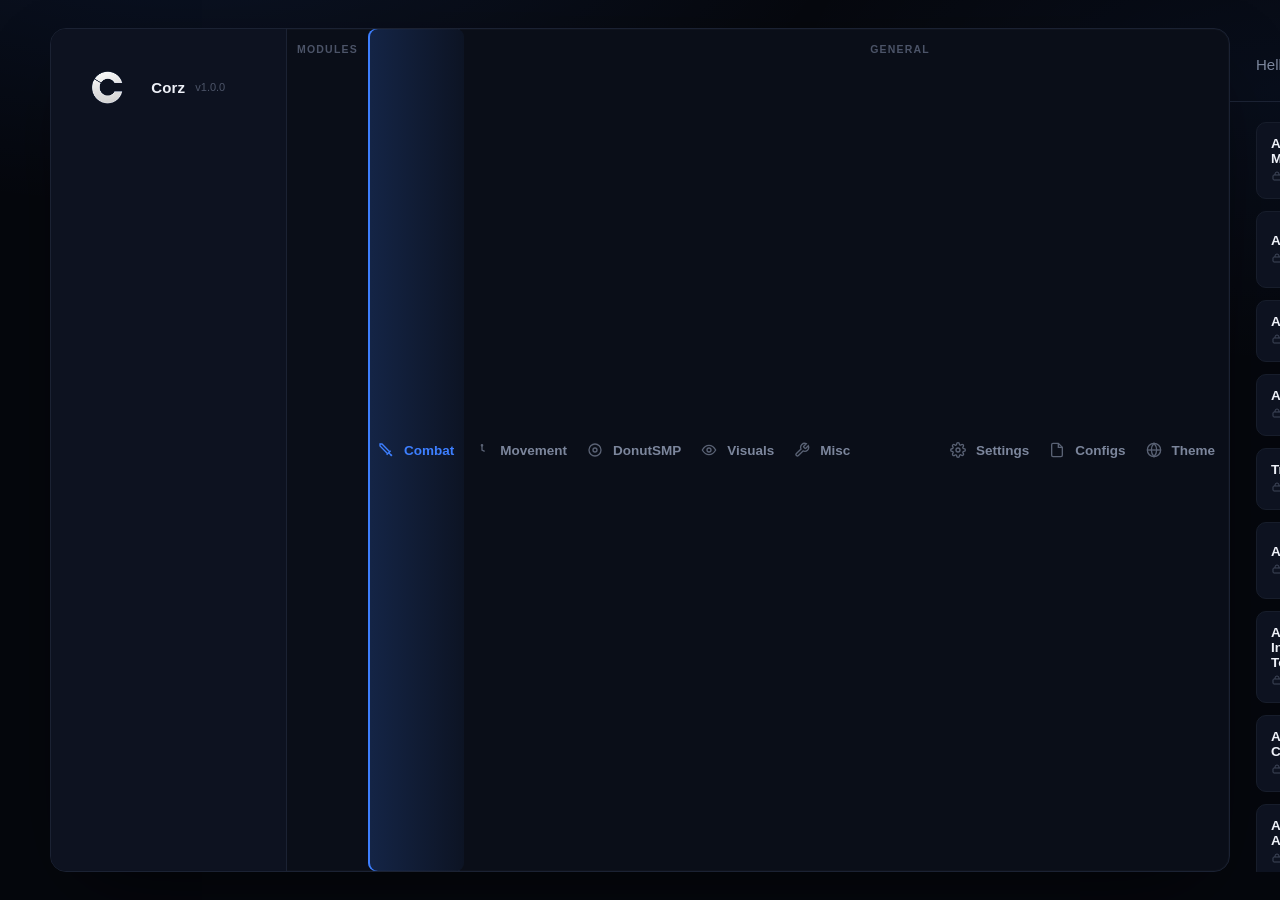
==== dashboard.html @ 113d6104 "Update dashboard.html" ====
<!DOCTYPE html>
<html lang="en">
<head>
<meta charset="UTF-8">
<meta name="viewport" content="width=device-width, initial-scale=1.0">
<title>Corz v1.0.0</title>
<link rel="icon" type="image/png" href="logo.png">
<link rel="icon" type="image/png" sizes="192x192" href="logo.png">
<link rel="apple-touch-icon" href="logo.png">
<style>
  :root{
    --bg: #05070d;
    --panel: #0a0e18;
    --panel-2: #0d1220;
    --border: #1b2233;
    --border-soft: #171d2b;
    --text: #eef1f8;
    --text-dim: #7c869c;
    --text-dimmer: #4c5468;
    --accent: #3d7fff;
    --accent-glow: rgba(61,127,255,0.35);
    --paid: #ff4d4d;
    --on: #2fd66b;
    --radius: 10px;
    font-family: -apple-system, BlinkMacSystemFont, "Segoe UI", Inter, Roboto, Helvetica, Arial, sans-serif;
  }

  *{ box-sizing: border-box; }

  html,body{
    margin:0; padding:0;
    background: var(--bg);
    color: var(--text);
    height:100%;
    overflow: hidden;
  }

  body{
    background:
      radial-gradient(1100px 500px at 15% -10%, rgba(61,127,255,0.10), transparent 60%),
      radial-gradient(900px 500px at 100% 10%, rgba(61,127,255,0.06), transparent 55%),
      var(--bg);
  }

  .app{
    display:flex;
    width: 100%;
    height: 100vh;
    max-width: 1220px;
    margin: 0 auto;
    padding: 28px 20px;
  }

  .shell{
    display:flex;
    width:100%;
    background: var(--panel);
    border: 1px solid var(--border);
    border-radius: 16px;
    overflow:hidden;
    box-shadow: 0 30px 80px -30px rgba(0,0,0,0.7), 0 0 0 1px rgba(255,255,255,0.02) inset;
  }

  /* ---------- SIDEBAR ---------- */
  .sidebar{
    width: 236px;
    flex-shrink:0;
    background: var(--panel-2);
    border-right: 1px solid var(--border);
    display:flex;
    flex-direction:column;
    padding: 20px 14px;
  }

  .brand{
    display:flex;
    align-items:center;
    gap:10px;
    padding: 4px 8px 20px 8px;
  }
.brand-mark {
  height: 68px;        /* a little bigger to fill the space */
  width: auto;
  display: block;
  background: transparent !important;
  border: none;
  box-shadow: none;
}
  .brand-text{ line-height:1.15; }
  .brand-name{ font-weight:700; font-size:15px; letter-spacing:0.2px; }
  .brand-ver{ font-size:11px; color: var(--text-dimmer); font-weight:500; }

  .nav-label{
    font-size: 10.5px;
    letter-spacing: 1.2px;
    color: var(--text-dimmer);
    font-weight:700;
    padding: 14px 10px 8px 10px;
  }

  .nav-item{
    display:flex;
    align-items:center;
    gap:10px;
    padding: 9px 10px;
    border-radius: 8px;
    font-size: 13.5px;
    font-weight:600;
    color: var(--text-dim);
    cursor: not-allowed;
    user-select:none;
    position:relative;
    transition: background .15s ease, color .15s ease;
  }
  .nav-item svg{ width:16px; height:16px; opacity:0.7; flex-shrink:0; }

  .nav-item.active{
    background: linear-gradient(90deg, rgba(61,127,255,0.20), rgba(61,127,255,0.05));
    color: var(--accent);
    cursor: pointer;
    box-shadow: inset 2px 0 0 var(--accent);
  }
  .nav-item.active svg{ opacity:1; }
  .nav-item.active:hover{ background: linear-gradient(90deg, rgba(61,127,255,0.27), rgba(61,127,255,0.08)); }

  .nav-item.locked:hover{
    background: rgba(255,255,255,0.02);
  }
  .nav-item.locked:hover .lock-tip{
    opacity:1;
    transform: translateX(0);
  }
  .lock-tip{
    position:absolute;
    left: calc(100% + 10px);
    top: 50%;
    transform: translateX(-4px) translateY(-50%);
    background: #10151f;
    border: 1px solid var(--border);
    color: var(--text-dim);
    font-size: 11px;
    font-weight: 600;
    padding: 6px 10px;
    border-radius: 6px;
    white-space: nowrap;
    opacity:0;
    pointer-events:none;
    transition: opacity .15s ease, transform .15s ease;
    z-index: 20;
  }

  .sidebar-spacer{ flex:1; }

  .user-card{
    display:flex;
    align-items:center;
    gap:10px;
    padding: 10px;
    border-radius: 10px;
    background: rgba(255,255,255,0.02);
    border: 1px solid var(--border-soft);
    cursor: not-allowed;
  }
  .user-avatar{
    width:32px; height:32px;
    border-radius:8px;
    background: linear-gradient(135deg, #ffcf4d, #3d7fff 55%, #6a3dff);
    flex-shrink:0;
    overflow:hidden;
  }
  .user-avatar img{ width:100%; height:100%; object-fit:cover; display:block; }
  .user-meta{ line-height:1.25; flex:1; min-width:0; }
  .user-name{ font-size:13px; font-weight:700; color:var(--accent); white-space:nowrap; overflow:hidden; text-overflow:ellipsis; }
  .user-sub{ font-size:10.5px; color: var(--text-dimmer); font-weight:600; }
  .user-dot{ width:8px; height:8px; border-radius:50%; background: var(--on); box-shadow: 0 0 8px var(--on); flex-shrink:0; }

  /* ---------- MAIN ---------- */
  .main{
    flex:1;
    display:flex;
    flex-direction:column;
    min-width:0;
  }

  .topbar{
    display:flex;
    align-items:center;
    justify-content:space-between;
    padding: 20px 26px;
    border-bottom: 1px solid var(--border);
    flex-shrink:0;
    gap: 20px;
  }
  .hello{ font-size: 15px; color: var(--text-dim); font-weight:500; white-space:nowrap; }
  .hello b{ color: var(--accent); font-weight:700; }
  .clock{
    font-size: 14px;
    font-weight:700;
    color: var(--accent);
    font-variant-numeric: tabular-nums;
    letter-spacing: 0.5px;
  }

  .search{
    position:relative;
    flex-shrink:0;
  }
  .search input{
    width: 230px;
    background: var(--panel-2);
    border: 1px solid var(--border);
    border-radius: 8px;
    padding: 8px 60px 8px 34px;
    font-size: 13px;
    color: var(--text);
    outline:none;
    transition: border-color .15s ease, box-shadow .15s ease;
  }
  .search input::placeholder{ color: var(--text-dimmer); }
  .search input:focus{
    border-color: var(--accent);
    box-shadow: 0 0 0 3px var(--accent-glow);
  }
  .search svg{
    position:absolute; left:10px; top:50%; transform:translateY(-50%);
    width:14px; height:14px; color: var(--text-dimmer); pointer-events:none;
  }
  .kbd{
    position:absolute; right:8px; top:50%; transform:translateY(-50%);
    font-size:10.5px; font-weight:700; color: var(--text-dimmer);
    background: rgba(255,255,255,0.04);
    border: 1px solid var(--border);
    border-radius: 4px;
    padding: 2px 6px;
    pointer-events:none;
  }

  .content{
    flex:1;
    overflow-y: auto;
    padding: 20px 26px 30px 26px;
  }
  .content::-webkit-scrollbar{ width: 9px; }
  .content::-webkit-scrollbar-thumb{ background: #1b2233; border-radius: 6px; border: 2px solid var(--panel); }
  .content::-webkit-scrollbar-track{ background: transparent; }

  .grid{
    display:grid;
    grid-template-columns: 1fr 1fr;
    gap: 12px;
  }

  .mod{
    background: var(--panel-2);
    border: 1px solid var(--border-soft);
    border-radius: var(--radius);
    padding: 13px 14px;
    display:flex;
    align-items:center;
    justify-content:space-between;
    gap: 10px;
    transition: border-color .15s ease, background .15s ease, transform .1s ease;
  }
  .mod:hover{
    border-color: #262f45;
    background: #0f1424;
  }
  .mod.hidden{ display:none; }

  .mod-left{ min-width:0; }
  .mod-title-row{
    display:flex; align-items:center; gap: 6px;
    font-size: 13.5px;
    font-weight: 700;
    margin-bottom: 3px;
  }
  .mod-title-row .info{
    width:14px; height:14px;
    color: var(--text-dimmer);
    flex-shrink:0;
    cursor: default;
  }
  .paid-dot{
    width: 8px; height:8px;
    border-radius: 50%;
    background: var(--paid);
    box-shadow: 0 0 6px rgba(255,77,77,0.7);
    flex-shrink:0;
  }
  .mod-keybind{
    display:flex; align-items:center; gap:5px;
    font-size: 11px;
    color: var(--text-dimmer);
    font-weight:600;
  }
  .mod-keybind svg{ width:12px; height:12px; opacity:0.8; }
  .kb-value{
    color: var(--text-dim);
    font-weight:700;
    padding: 1px 7px;
    border-radius: 5px;
    background: rgba(255,255,255,0.04);
    border: 1px solid var(--border);
    cursor: pointer;
    transition: all .15s ease;
  }
  .kb-value:hover{ border-color: var(--accent); color: var(--text); }
  .kb-value.listening{
    color: var(--accent);
    border-color: var(--accent);
    box-shadow: 0 0 0 3px var(--accent-glow);
    animation: kbPulse 1s ease-in-out infinite;
  }
  @keyframes kbPulse{ 0%,100%{ opacity:1; } 50%{ opacity:0.6; } }

  /* Toggle switch */
  .switch{
    width: 42px; height: 24px;
    border-radius: 999px;
    background: #1a2032;
    border: 1px solid var(--border);
    position:relative;
    cursor:pointer;
    flex-shrink:0;
    transition: background .18s ease, border-color .18s ease;
  }
  .switch .knob{
    position:absolute;
    top: 2px; left: 2px;
    width: 18px; height:18px;
    border-radius:50%;
    background:#c7cede;
    transition: left .18s cubic-bezier(.4,0,.2,1), background .18s ease;
    box-shadow: 0 1px 3px rgba(0,0,0,0.4);
  }
  .switch.on{
    background: var(--accent);
    border-color: var(--accent);
    box-shadow: 0 0 12px var(--accent-glow);
  }
  .switch.on .knob{
    left: 20px;
    background: #fff;
  }

  .no-results{
    display:none;
    text-align:center;
    color: var(--text-dimmer);
    font-size: 13px;
    padding: 60px 0;
  }

  .footer-note{
    text-align:center;
    color: var(--text-dimmer);
    font-size: 11px;
    padding: 10px 0 2px 0;
    letter-spacing: 0.3px;
  }
  .footer-note b{ color: var(--accent); font-weight:700; }

  @media (max-width: 760px){
    .app{ padding: 0; }
    .shell{ border-radius:0; height:100vh; }
    .sidebar{ display:none; }
    .grid{ grid-template-columns: 1fr; }
    .search input{ width: 160px; }
    .hello{ font-size:13px; }
  }
</style>
</head>
<body>

<div class="app">
  <div class="shell">

    <!-- SIDEBAR -->
    <div class="sidebar">
      <div class="brand">
        <img class="brand-mark" src="logo.png"
        <div class="brand-text">
          <div class="brand-name">Corz</div>
          <div class="brand-ver">v1.0.0</div>
        </div>
      </div>

      <div class="nav-label">MODULES</div>
      <div class="nav-item active" id="nav-combat">
        <svg viewBox="0 0 24 24" fill="none" stroke="currentColor" stroke-width="2"><path d="M14.5 17.5 3 6V3h3l11.5 11.5"/><path d="m13 19 6-6"/><path d="m16 16 4 4"/><path d="m19 21 2-2"/></svg>
        Combat
      </div>
      <div class="nav-item locked">
        <svg viewBox="0 0 24 24" fill="none" stroke="currentColor" stroke-width="2"><circle cx="12" cy="5" r="1"/><path d="M12 6v6l4 2"/></svg>
        Movement
        <span class="lock-tip">Locked in this preview</span>
      </div>
      <div class="nav-item locked">
        <svg viewBox="0 0 24 24" fill="none" stroke="currentColor" stroke-width="2"><circle cx="12" cy="12" r="9"/><circle cx="12" cy="12" r="3"/></svg>
        DonutSMP
        <span class="lock-tip">Locked in this preview</span>
      </div>
      <div class="nav-item locked">
        <svg viewBox="0 0 24 24" fill="none" stroke="currentColor" stroke-width="2"><path d="M2 12s4-7 10-7 10 7 10 7-4 7-10 7-10-7-10-7Z"/><circle cx="12" cy="12" r="3"/></svg>
        Visuals
        <span class="lock-tip">Locked in this preview</span>
      </div>
      <div class="nav-item locked">
        <svg viewBox="0 0 24 24" fill="none" stroke="currentColor" stroke-width="2"><path d="M14.7 6.3a1 1 0 0 0 0 1.4l1.6 1.6a1 1 0 0 0 1.4 0l3.77-3.77a6 6 0 0 1-7.94 7.94l-6.91 6.91a2.12 2.12 0 0 1-3-3l6.91-6.91a6 6 0 0 1 7.94-7.94Z"/></svg>
        Misc
        <span class="lock-tip">Locked in this preview</span>
      </div>

      <div class="nav-label">GENERAL</div>
      <div class="nav-item locked">
        <svg viewBox="0 0 24 24" fill="none" stroke="currentColor" stroke-width="2"><circle cx="12" cy="12" r="3"/><path d="M19.4 15a1.65 1.65 0 0 0 .33 1.82l.06.06a2 2 0 1 1-2.83 2.83l-.06-.06a1.65 1.65 0 0 0-1.82-.33 1.65 1.65 0 0 0-1 1.51V21a2 2 0 0 1-4 0v-.09A1.65 1.65 0 0 0 9 19.4a1.65 1.65 0 0 0-1.82.33l-.06.06a2 2 0 1 1-2.83-2.83l.06-.06a1.65 1.65 0 0 0 .33-1.82 1.65 1.65 0 0 0-1.51-1H3a2 2 0 0 1 0-4h.09A1.65 1.65 0 0 0 4.6 9a1.65 1.65 0 0 0-.33-1.82l-.06-.06a2 2 0 1 1 2.83-2.83l.06.06a1.65 1.65 0 0 0 1.82.33H9a1.65 1.65 0 0 0 1-1.51V3a2 2 0 0 1 4 0v.09a1.65 1.65 0 0 0 1 1.51 1.65 1.65 0 0 0 1.82-.33l.06-.06a2 2 0 1 1 2.83 2.83l-.06.06a1.65 1.65 0 0 0-.33 1.82V9a1.65 1.65 0 0 0 1.51 1H21a2 2 0 0 1 0 4h-.09a1.65 1.65 0 0 0-1.51 1Z"/></svg>
        Settings
        <span class="lock-tip">Locked in this preview</span>
      </div>
      <div class="nav-item locked">
        <svg viewBox="0 0 24 24" fill="none" stroke="currentColor" stroke-width="2"><path d="M14 2H6a2 2 0 0 0-2 2v16a2 2 0 0 0 2 2h12a2 2 0 0 0 2-2V8z"/><path d="M14 2v6h6"/></svg>
        Configs
        <span class="lock-tip">Locked in this preview</span>
      </div>
      <div class="nav-item locked">
        <svg viewBox="0 0 24 24" fill="none" stroke="currentColor" stroke-width="2"><circle cx="12" cy="12" r="10"/><path d="M12 2a14.5 14.5 0 0 0 0 20 14.5 14.5 0 0 0 0-20Z"/><path d="M2 12h20"/></svg>
        Theme
        <span class="lock-tip">Locked in this preview</span>
      </div>
      <div class="nav-item locked">
        <svg viewBox="0 0 24 24" fill="none" stroke="currentColor" stroke-width="2"><path d="M17 21v-2a4 4 0 0 0-4-4H5a4 4 0 0 0-4 4v2"/><circle cx="9" cy="7" r="4"/><path d="M23 21v-2a4 4 0 0 0-3-3.87"/><path d="M16 3.13a4 4 0 0 1 0 7.75"/></svg>
        Socials
        <span class="lock-tip">Locked in this preview</span>
      </div>

      <div class="sidebar-spacer"></div>

      <div class="user-card">
        <div class="user-avatar"><img src="mc-character.png" alt="Player skin"></div>
        <div class="user-meta">
          <div class="user-name">.gg/corz</div>
          <div class="user-sub">Licensed (Lifetime)</div>
        </div>
        <div class="user-dot"></div>
      </div>
    </div>

    <!-- MAIN -->
    <div class="main">
      <div class="topbar">
        <div class="hello">Hello, <b>.gg/corz</b></div>
        <div class="clock" id="clock">00:00</div>
        <div class="search">
          <svg viewBox="0 0 24 24" fill="none" stroke="currentColor" stroke-width="2"><circle cx="11" cy="11" r="7"/><path d="m21 21-4.3-4.3"/></svg>
          <input id="searchInput" type="text" placeholder="Search modules...">
          <span class="kbd">⌘K</span>
        </div>
      </div>

      <div class="content">
        <div class="grid" id="grid"></div>
        <div class="no-results" id="noResults">No modules match your search.</div>
        <div class="footer-note">Interactive preview &middot; <b>.gg/corz</b></div>
      </div>
    </div>

  </div>
</div>

<script>
  // ---- Clock ----
  function tick(){
    const d = new Date();
    const h = String(d.getHours()).padStart(2,'0');
    const m = String(d.getMinutes()).padStart(2,'0');
    document.getElementById('clock').textContent = h + ':' + m;
  }
  tick();
  setInterval(tick, 1000);

  // ---- Module data ----
  const modules = [
    ["Anchor Macro", true],
    ["Auto Crystal", false],
    ["Auto Totem", true],
    ["Crystal Optimizer", false],
    ["Aim Assist", false],
    ["Reach", true],
    ["AutoTrap", true],
    ["AutoClicker", false],
    ["Trigger Bot", false],
    ["Safe Anchor", false],
    ["Auto XP", false],
    ["Auto Refill Hotbar", false],
    ["Auto Inventory Totem", false],
    ["Auto Shield Breaker", false],
    ["Auto Hit Crystal", true],
    ["Hit Boxes", true],
    ["Auto AirPlace", true],
    ["Double Anchor", true],
    ["Obsidian Optimizer", false],
    ["Bow Aimbot", false],
    ["Perfect Mace Hit", false],
    ["Auto Wind Charge", false],
    ["Perfect Wind Charge", false],
    ["Auto Aggro Pearl", false],
  ];

  const keySvg = `<svg viewBox="0 0 24 24" fill="none" stroke="currentColor" stroke-width="2"><rect x="4" y="8" width="16" height="10" rx="2"/><path d="M8 8V6a4 4 0 0 1 8 0v2"/></svg>`;
  const infoSvg = `<svg class="info" viewBox="0 0 24 24" fill="none" stroke="currentColor" stroke-width="2"><circle cx="12" cy="12" r="9"/><path d="M12 16v-4"/><path d="M12 8h.01"/></svg>`;

  const grid = document.getElementById('grid');

  modules.forEach(([name, paid], i) => {
    const card = document.createElement('div');
    card.className = 'mod';
    card.dataset.name = name.toLowerCase();
    card.innerHTML = `
      <div class="mod-left">
        <div class="mod-title-row">
          ${name}
          ${infoSvg}
          ${paid ? '<span class="paid-dot" title="Paid module"></span>' : ''}
        </div>
        <div class="mod-keybind">${keySvg} KeyBind: <span class="kb-value" tabindex="0" role="button" title="Click, then press a key">None</span></div>
      </div>
      <div class="switch" data-on="false"></div>
    `;
    const sw = card.querySelector('.switch');
    sw.addEventListener('click', () => {
      const isOn = sw.dataset.on === 'true';
      sw.dataset.on = (!isOn).toString();
      sw.classList.toggle('on', !isOn);
    });

    // ---- Keybind capture ----
    const kbEl = card.querySelector('.kb-value');
    kbEl.addEventListener('click', (e) => {
      e.stopPropagation();
      startKeybindCapture(kbEl);
    });
    grid.appendChild(card);
  });

  let capturingEl = null;
  function keyLabel(e){
    if(e.key === ' ') return 'Space';
    if(e.key.length === 1) return e.key.toUpperCase();
    return e.key; // Shift, Control, Escape, ArrowUp, F1, etc.
  }
  function startKeybindCapture(el){
    if(capturingEl && capturingEl !== el){
      capturingEl.classList.remove('listening');
      capturingEl.textContent = capturingEl.dataset.prev || 'None';
    }
    capturingEl = el;
    el.dataset.prev = el.textContent;
    el.classList.add('listening');
    el.textContent = 'Press a key…';
  }
  document.addEventListener('keydown', (e) => {
    if(!capturingEl) return;
    e.preventDefault();
    if(e.key === 'Escape'){
      capturingEl.textContent = 'None';
    } else {
      capturingEl.textContent = keyLabel(e);
    }
    capturingEl.classList.remove('listening');
    capturingEl = null;
  });
  document.addEventListener('click', (e) => {
    if(capturingEl && !e.target.closest('.kb-value')){
      capturingEl.classList.remove('listening');
      capturingEl.textContent = capturingEl.dataset.prev || 'None';
      capturingEl = null;
    }
  });

  // ---- Search filter ----
  const searchInput = document.getElementById('searchInput');
  const noResults = document.getElementById('noResults');
  searchInput.addEventListener('input', () => {
    const q = searchInput.value.trim().toLowerCase();
    let visible = 0;
    document.querySelectorAll('.mod').forEach(card => {
      const match = card.dataset.name.includes(q);
      card.classList.toggle('hidden', !match);
      if (match) visible++;
    });
    noResults.style.display = visible === 0 ? 'block' : 'none';
  });

  // ⌘K / Ctrl+K focuses search
  document.addEventListener('keydown', (e) => {
    if ((e.metaKey || e.ctrlKey) && e.key.toLowerCase() === 'k') {
      e.preventDefault();
      searchInput.focus();
    }
  });

  // Locked nav items — inert clicks, cursor already shows not-allowed
  document.querySelectorAll('.nav-item.locked, .user-card').forEach(el => {
    el.addEventListener('click', (e) => e.preventDefault());
  });
</script>

</body>
</html>
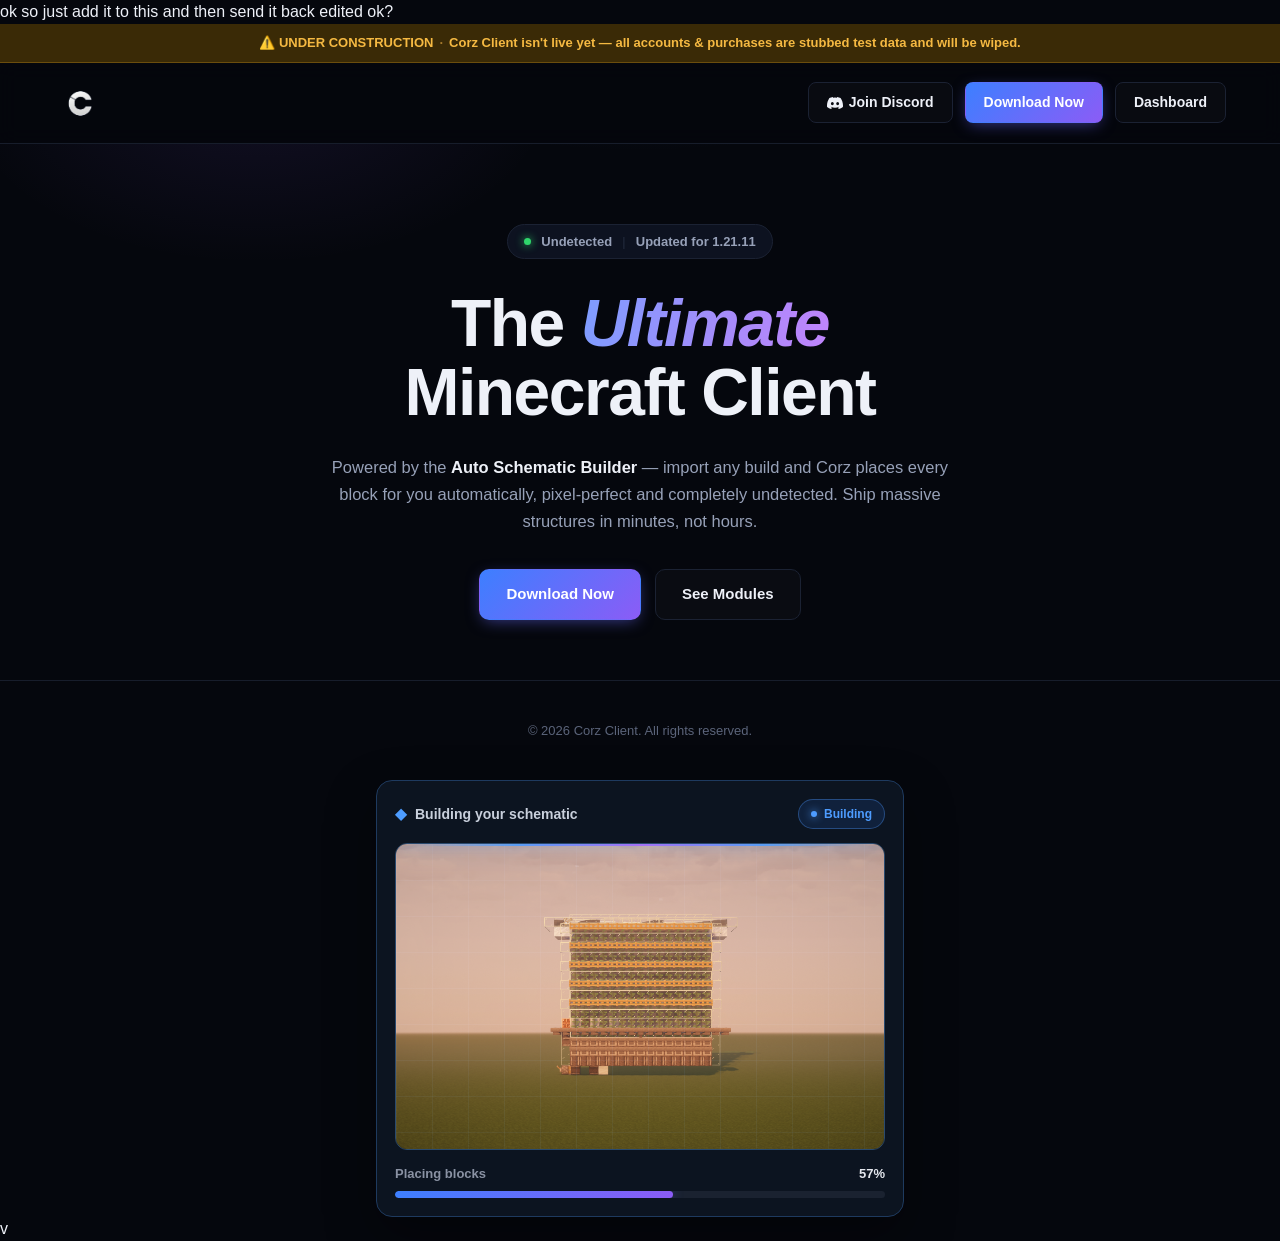
==== commit 281eb190: "Update dashboard.html" ====
--- a/dashboard.html
+++ b/dashboard.html
@@ -1,11 +1,13 @@
+ok so just add it to this and then send it back edited ok?
+ 
 <!DOCTYPE html>
 <html lang="en">
 <head>
 <meta charset="UTF-8">
 <meta name="viewport" content="width=device-width, initial-scale=1.0">
-<title>Corz v1.0.0</title>
+<title>Corz — The Ultimate Minecraft Client</title>
 <link rel="icon" type="image/png" href="logo.png">
-<link rel="icon" type="image/png" sizes="192x192" href="logo.png">
+<link rel="icon" type="image/png" sizes="32x32" href="logo.png">
 <link rel="apple-touch-icon" href="logo.png">
 <style>
   :root{
@@ -15,595 +17,1387 @@
     --border: #1b2233;
     --border-soft: #171d2b;
     --text: #eef1f8;
-    --text-dim: #7c869c;
-    --text-dimmer: #4c5468;
+    --text-dim: #97a1b8;
+    --text-dimmer: #5b647a;
     --accent: #3d7fff;
+    --accent-2: #8b5cf6;
     --accent-glow: rgba(61,127,255,0.35);
-    --paid: #ff4d4d;
     --on: #2fd66b;
-    --radius: 10px;
+    --warn-bg: #3a2a06;
+    --warn-border: #6b4d0d;
+    --warn-text: #f5b942;
     font-family: -apple-system, BlinkMacSystemFont, "Segoe UI", Inter, Roboto, Helvetica, Arial, sans-serif;
   }
-
-  *{ box-sizing: border-box; }
-
-  html,body{
-    margin:0; padding:0;
+  *{ box-sizing:border-box; margin:0; padding:0; }
+  html{ scroll-behavior:smooth; }
+  body{
     background: var(--bg);
     color: var(--text);
-    height:100%;
-    overflow: hidden;
-  }
-
-  body{
-    background:
-      radial-gradient(1100px 500px at 15% -10%, rgba(61,127,255,0.10), transparent 60%),
-      radial-gradient(900px 500px at 100% 10%, rgba(61,127,255,0.06), transparent 55%),
-      var(--bg);
-  }
-
-  .app{
+    line-height:1.5;
+    -webkit-font-smoothing:antialiased;
+  }
+  a{ color:inherit; text-decoration:none; }
+  .wrap{ max-width: 1220px; margin:0 auto; padding: 0 24px; }
+  /* ---------- Announcement bar ---------- */
+  .announce{
+    background: var(--warn-bg);
+    border-bottom: 1px solid var(--warn-border);
+    color: var(--warn-text);
+    text-align:center;
+    font-size: 13px;
+    font-weight:600;
+    padding: 9px 16px;
+  }
+  .announce b{ font-weight:800; }
+  .announce .sep{ color: #a67a2c; margin: 0 6px; }
+  .announce .dim{ color: #d9d0b8; font-weight:500; }
+  /* ---------- Nav ---------- */
+  header{
+    position: sticky; top:0; z-index: 50;
+    background: rgba(5,7,13,0.85);
+    backdrop-filter: blur(10px);
+    border-bottom: 1px solid var(--border-soft);
+  }
+  nav{
     display:flex;
-    width: 100%;
-    height: 100vh;
-    max-width: 1220px;
-    margin: 0 auto;
-    padding: 28px 20px;
-  }
-
-  .shell{
-    display:flex;
-    width:100%;
-    background: var(--panel);
-    border: 1px solid var(--border);
-    border-radius: 16px;
-    overflow:hidden;
-    box-shadow: 0 30px 80px -30px rgba(0,0,0,0.7), 0 0 0 1px rgba(255,255,255,0.02) inset;
-  }
-
-  /* ---------- SIDEBAR ---------- */
-  .sidebar{
-    width: 236px;
-    flex-shrink:0;
-    background: var(--panel-2);
-    border-right: 1px solid var(--border);
-    display:flex;
-    flex-direction:column;
-    padding: 20px 14px;
-  }
-
+    align-items:center;
+    justify-content:space-between;
+    padding: 14px 0;
+  }
   .brand{
     display:flex;
     align-items:center;
-    gap:10px;
-    padding: 4px 8px 20px 8px;
-  }
-.brand-mark {
-  height: 68px;        /* a little bigger to fill the space */
-  width: auto;
-  display: block;
-  background: transparent !important;
-  border: none;
-  box-shadow: none;
-}
-  .brand-text{ line-height:1.15; }
-  .brand-name{ font-weight:700; font-size:15px; letter-spacing:0.2px; }
-  .brand-ver{ font-size:11px; color: var(--text-dimmer); font-weight:500; }
-
-  .nav-label{
-    font-size: 10.5px;
-    letter-spacing: 1.2px;
-    color: var(--text-dimmer);
-    font-weight:700;
-    padding: 14px 10px 8px 10px;
-  }
-
-  .nav-item{
+    gap: 0;
+  }
+  .brand-mark {
+    height: 52px;
+    width: auto;
+    display: block;
+    background: transparent !important;
+    border: none;
+    box-shadow: none;
+  }
+  .nav-right{
     display:flex;
     align-items:center;
-    gap:10px;
-    padding: 9px 10px;
+    gap: 12px;
+  }
+  .btn{
+    font-size: 14px;
+    font-weight:700;
+    padding: 9px 18px;
     border-radius: 8px;
-    font-size: 13.5px;
+    cursor:pointer;
+    border: 1px solid transparent;
+    transition: all .15s ease;
+    display:inline-flex;
+    align-items:center;
+    gap:6px;
+  }
+  .btn-outline{
+    color: var(--text);
+    border-color: var(--border);
+    background: rgba(255,255,255,0.02);
+  }
+  .btn-outline:hover{
+    border-color:#2a334a;
+    background: rgba(255,255,255,0.05);
+  }
+  .btn-primary{
+    color:#fff;
+    background: linear-gradient(135deg, var(--accent), var(--accent-2));
+    box-shadow: 0 4px 16px -4px rgba(99,102,241,0.6);
+  }
+  .btn-primary:hover{
+    filter: brightness(1.08);
+    transform: translateY(-1px);
+  }
+  /* ---------- Hero ---------- */
+  .hero{
+    position:relative;
+    padding: 100px 24px 60px 24px;
+    text-align:center;
+    overflow:hidden;
+  }
+  .hero::before{
+    content:"";
+    position:absolute; inset: -200px 0 auto 0; height: 700px;
+    background:
+      radial-gradient(650px 320px at 50% 0%, rgba(61,127,255,0.16), transparent 65%),
+      radial-gradient(500px 300px at 20% 20%, rgba(139,92,246,0.10), transparent 60%);
+    pointer-events:none;
+  }
+  .pill{
+    position:relative;
+    display:inline-flex; align-items:center; gap:10px;
+    background: var(--panel-2); border: 1px solid var(--border);
+    padding: 7px 16px; border-radius: 999px; font-size: 13px; font-weight:600; color: var(--text-dim);
+    margin-bottom: 30px;
+  }
+  .pill .dot{ width:7px; height:7px; border-radius:50%; background: var(--on); box-shadow: 0 0 8px var(--on); }
+  .pill .sep{ color: var(--border); }
+  .hero h1{
+    position:relative;
+    font-size: 66px; line-height:1.05; font-weight:800; letter-spacing:-1.5px;
+  }
+  .hero h1 .grad{
+    font-style:italic;
+    background: linear-gradient(100deg, #7d9dff, #a78bfa 60%, #c084fc);
+    -webkit-background-clip:text; background-clip:text; color:transparent;
+  }
+  .hero p.sub{
+    position:relative;
+    max-width: 640px; margin: 26px auto 0 auto;
+    color: var(--text-dim); font-size: 16.5px; line-height:1.65;
+  }
+  .hero p.sub b{ color: var(--text); font-weight:700; }
+  .hero-cta{
+    position:relative;
+    display:flex; align-items:center; justify-content:center; gap: 14px;
+    margin-top: 34px;
+  }
+  .btn-lg{ padding: 13px 26px; font-size: 15px; border-radius: 10px; }
+  /* ---------- Section shared ---------- */
+  section{ padding: 90px 24px; }
+  .eyebrow{
+    text-align:center; font-size: 12px; font-weight:800; letter-spacing: 2px;
+    color: var(--accent); margin-bottom: 14px;
+  }
+  h2.section-title{
+    text-align:center; font-size: 38px; font-weight:800; letter-spacing:-0.5px; margin-bottom: 16px;
+  }
+  p.section-sub{
+    text-align:center; color: var(--text-dim); font-size: 15.5px; max-width: 560px; margin: 0 auto 56px auto; line-height:1.6;
+  }
+  /* ---------- Gamemode cards ---------- */
+  .gm-grid{
+    display:grid; grid-template-columns: repeat(3, 1fr); gap: 22px;
+    max-width: 1120px; margin: 0 auto;
+  }
+  .gm-card{
+    background: var(--panel-2); border: 1px solid var(--border-soft);
+    border-radius: 14px; overflow:hidden;
+    transition: border-color .2s ease, transform .2s ease;
+  }
+  .gm-card:hover{ border-color: #2a3450; transform: translateY(-3px); }
+  .gm-body{ padding: 20px 22px 22px 22px; }
+  .gm-body h3{ font-size: 18px; font-weight:800; margin-bottom: 9px; }
+  .chip-row{ display:flex; flex-wrap:wrap; gap: 8px; margin-bottom: 14px; }
+  .chip{
+    font-size: 12px; font-weight:700; padding: 6px 12px; border-radius: 7px;
+    background: rgba(255,255,255,0.03); border: 1px solid var(--border);
+    color: var(--text-dim); cursor:pointer; transition: all .15s ease;
+  }
+  .chip:hover{ border-color: #2a3450; color: var(--text); }
+  .chip.active{
+    background: rgba(61,127,255,0.12); border-color: var(--accent); color: #a9c4ff;
+  }
+  .tap-hint{
+    display:flex; align-items:center; gap:6px;
+    font-size: 12px; color: var(--text-dimmer); font-weight:600;
+    padding-top: 12px; border-top: 1px solid var(--border-soft); margin-top: 4px;
+  }
+  .explore-link{
+    display:flex; align-items:center; justify-content:space-between;
+    margin-top: 14px; font-size: 13.5px; font-weight:700; color: var(--accent);
+  }
+  /* ---------- Feature grid ---------- */
+  .feat-grid{
+    display:grid; grid-template-columns: repeat(3, 1fr); gap: 18px;
+    max-width: 1120px; margin: 0 auto;
+  }
+  .feat-card{
+    background: var(--panel-2); border: 1px solid var(--border-soft); border-radius: 14px;
+    padding: 26px 24px; transition: border-color .2s ease, transform .2s ease;
+  }
+  .feat-card:hover{ border-color:#2a3450; transform: translateY(-2px); }
+  .feat-card h3{ font-size: 16px; font-weight:800; margin-bottom: 9px; }
+  .feat-card p{ font-size: 13.5px; color: var(--text-dim); line-height:1.6; }
+  /* ---------- Stats ---------- */
+  .stats-grid{
+    display:grid; grid-template-columns: repeat(3, 1fr); gap: 18px;
+    max-width: 900px; margin: 0 auto;
+  }
+  .stat-card{
+    background: var(--panel-2); border: 1px solid var(--border-soft); border-radius: 14px;
+    padding: 26px; text-align:center;
+  }
+  .stat-num{ font-size: 42px; font-weight:800; letter-spacing:-1px; }
+  /* ---------- Footer ---------- */
+  footer{
+    border-top: 1px solid var(--border-soft);
+    padding: 40px 24px;
+    text-align:center;
+    color: var(--text-dimmer);
+    font-size: 13px;
+  }
+  @media (max-width: 900px){
+    .hero h1{ font-size: 42px; }
+    .gm-grid, .feat-grid, .stats-grid{ grid-template-columns: 1fr; }
+    section{ padding: 60px 18px; }
+  }
+</style>
+</head>
+<body>
+  <!-- Announcement -->
+  <div class="announce">
+    ⚠️ <b>UNDER CONSTRUCTION</b><span class="sep">·</span>Corz Client <b>isn't live yet</b> — all accounts &amp; purchases are <b>stubbed test data</b> and will be wiped.
+  </div>
+  <!-- Header / Nav -->
+  <header>
+    <div class="wrap">
+      <nav>
+        <!-- Logo on the FAR LEFT -->
+        <div class="brand">
+          <img class="brand-mark" src="logo.png" alt="Corz logo">
+        </div>
+        <!-- Buttons on the right -->
+        <div class="nav-right">
+          <a href="https://discord.gg/corz" target="_blank" rel="noopener" class="btn btn-outline">
+            <svg viewBox="0 0 24 24" fill="currentColor" width="16" height="16"><path d="M20.317 4.369a19.79 19.79 0 0 0-4.885-1.515.074.074 0 0 0-.079.037c-.211.375-.444.865-.608 1.25a18.27 18.27 0 0 0-5.487 0 12.64 12.64 0 0 0-.617-1.25.077.077 0 0 0-.079-.037A19.736 19.736 0 0 0 3.677 4.37a.07.07 0 0 0-.032.027C.533 9.046-.32 13.58.099 18.058a.082.082 0 0 0 .031.056 19.9 19.9 0 0 0 5.993 3.03.078.078 0 0 0 .084-.028c.462-.63.874-1.295 1.226-1.994a.076.076 0 0 0-.041-.106 13.1 13.1 0 0 1-1.872-.892.077.077 0 0 1-.008-.128c.126-.094.252-.192.372-.291a.074.074 0 0 1 .077-.01c3.928 1.793 8.18 1.793 12.062 0a.074.074 0 0 1 .078.01c.12.099.246.198.373.292a.077.077 0 0 1-.006.127c-.598.35-1.22.645-1.873.892a.076.076 0 0 0-.04.107c.36.698.772 1.362 1.225 1.993a.076.076 0 0 0 .084.029 19.84 19.84 0 0 0 6.002-3.03.077.077 0 0 0 .032-.055c.5-5.177-.838-9.674-3.549-13.662a.06.06 0 0 0-.031-.028ZM8.02 15.33c-1.183 0-2.157-1.085-2.157-2.419 0-1.333.955-2.419 2.157-2.419 1.21 0 2.176 1.096 2.157 2.419 0 1.334-.955 2.419-2.157 2.419Zm7.975 0c-1.183 0-2.157-1.085-2.157-2.419 0-1.333.955-2.419 2.157-2.419 1.21 0 2.176 1.096 2.157 2.419 0 1.334-.946 2.419-2.157 2.419Z"/></svg>
+            Join Discord
+          </a>
+          <a href="download.html" class="btn btn-primary">Download Now</a>
+          <a href="dashboard.html" class="btn btn-outline">Dashboard</a>
+        </div>
+      </nav>
+    </div>
+  </header>
+  <!-- Hero -->
+  <section class="hero" style="padding-top:80px;">
+    <div class="pill">
+      <span class="dot"></span> Undetected <span class="sep">|</span> Updated for 1.21.11
+    </div>
+    <h1>The <span class="grad">Ultimate</span><br>Minecraft Client</h1>
+    <p class="sub">
+      Powered by the <b>Auto Schematic Builder</b> — import any build and Corz places every block for you automatically, pixel-perfect and completely undetected. Ship massive structures in minutes, not hours.
+    </p>
+    <div class="hero-cta">
+      <a href="download.html" class="btn btn-primary btn-lg">Download Now</a>
+      <a href="#gamemodes" class="btn btn-outline btn-lg">See Modules</a>
+    </div>
+  </section>
+  <!-- You can paste the rest of your sections here (gamemodes, features, etc.) -->
+  <footer>
+    <div class="wrap">
+      © 2026 Corz Client. All rights reserved.
+    </div>
+  </footer>
+</body>
+</html>
+<div class="hero-preview">
+  <div class="builder-header">
+    <div class="builder-title">
+      <span class="builder-icon">◆</span>
+      Building your schematic
+    </div>
+    <div class="builder-status" id="builderStatus">
+      <span class="status-dot"></span>
+      <svg class="status-check" viewBox="0 0 24 24" fill="none" stroke="currentColor" stroke-width="3" stroke-linecap="round" stroke-linejoin="round">
+        <polyline points="20 6 9 17 4 12"></polyline>
+      </svg>
+      <span class="status-label">Building</span>
+    </div>
+  </div>
+
+  <div class="minecraft-preview">
+    <!-- The actual farm image -->
+    <img src="kelp-farm.png" alt="Kelp Farm" class="preview-image">
+
+    <!-- Hologram grid overlay (25-40% opacity) -->
+    <div class="scan-overlay"></div>
+
+    <!-- Moving scanner line -->
+    <div class="scan-line"></div>
+  </div>
+
+  <div class="builder-progress">
+    <div class="progress-info">
+      <span>Placing blocks</span>
+      <strong id="buildPercent">0%</strong>
+    </div>
+    <div class="progress-bar">
+      <div class="progress-fill" id="progressFill"></div>
+    </div>
+  </div>
+</div>
+<style>
+/* ===== BUILDER LAYOUT ===== */
+.builder-layout {
+  width: 100%;
+  max-width: 1120px;
+  margin: 56px auto 0;
+  display: grid;
+  grid-template-columns: minmax(0, 1fr) minmax(460px, 528px);
+  align-items: center;
+  gap: 72px;
+  text-align: left;
+}
+.builder-copy {
+  display: flex;
+  flex-direction: column;
+  gap: 30px;
+}
+.builder-copy-item {
+  display: grid;
+  grid-template-columns: 44px 1fr;
+  gap: 16px;
+  align-items: start;
+}
+.builder-copy-icon {
+  width: 44px;
+  height: 44px;
+  border-radius: 12px;
+  display: flex;
+  align-items: center;
+  justify-content: center;
+  color: #5aa0ff;
+  background: rgba(61,127,255,.11);
+  border: 1px solid rgba(61,127,255,.28);
+}
+.builder-copy-icon svg { width: 20px; height: 20px; }
+.builder-copy h3 {
+  margin: 0 0 7px;
+  color: #eef1f8;
+  font-size: 17px;
+  font-weight: 800;
+}
+.builder-copy p {
+  margin: 0;
+  max-width: 500px;
+  color: #97a1b8;
+  font-size: 13.5px;
+  line-height: 1.55;
+}
+/* ===== PREVIEW CARD ===== */
+.hero-preview {
+  width: 100%;
+  max-width: 528px;
+  margin: 0 auto;
+  padding: 18px;
+  box-sizing: border-box;
+  border: 1px solid #1e3a5f;
+  border-radius: 16px;
+  background: #0c1420;
+  box-shadow: 0 20px 50px rgba(0,0,0,.35);
+}
+
+.builder-header {
+  display: flex;
+  align-items: center;
+  justify-content: space-between;
+  margin-bottom: 14px;
+}
+
+.builder-title {
+  display: flex;
+  align-items: center;
+  gap: 8px;
+  color: #c9d0dc;
+  font-size: 14px;
+  font-weight: 700;
+}
+
+.builder-icon {
+  color: #4d9cff;
+  font-size: 15px;
+}
+
+/* Status pill */
+.builder-status {
+  display: flex;
+  align-items: center;
+  gap: 7px;
+  padding: 5px 12px;
+  border-radius: 20px;
+  background: rgba(48,123,255,.13);
+  color: #4d9cff;
+  font-size: 12px;
+  font-weight: 700;
+  border: 1px solid rgba(77,156,255,.35);
+  transition: all .25s ease;
+}
+
+.builder-status .status-dot {
+  width: 6px;
+  height: 6px;
+  border-radius: 50%;
+  background: #4d9cff;
+  box-shadow: 0 0 8px #4d9cff;
+}
+
+.builder-status .status-check {
+  display: none;
+  width: 12px;
+  height: 12px;
+}
+
+.builder-status.is-done {
+  background: rgba(47,214,107,.13);
+  color: #2fd66b;
+  border-color: rgba(47,214,107,.45);
+}
+
+.builder-status.is-done .status-dot { display: none; }
+.builder-status.is-done .status-check { display: block; }
+
+/* Preview area */
+.minecraft-preview {
+  position: relative;
+  width: 100%;
+  aspect-ratio: 16 / 10;
+  overflow: hidden;
+  border-radius: 12px;
+  border: 1px solid #2a4a6e;
+  background: #111820;
+}
+
+.preview-image {
+  width: 100%;
+  height: 100%;
+  object-fit: cover;
+  display: block;
+}
+
+/* Hologram grid (25-40% opacity) */
+.scan-overlay {
+  position: absolute;
+  inset: 0;
+  pointer-events: none;
+  background:
+    linear-gradient(rgba(70,140,220,.18) 1px, transparent 1px),
+    linear-gradient(90deg, rgba(70,140,220,.18) 1px, transparent 1px);
+  background-size: 36px 36px;
+  opacity: 0.38;
+  mix-blend-mode: screen;
+}
+
+/* Moving scanner line */
+.scan-line {
+  position: absolute;
+  left: 0;
+  right: 0;
+  top: 0;
+  height: 2px;
+  background: linear-gradient(90deg, transparent, #4d9cff, #a06bff, #4d9cff, transparent);
+  box-shadow: 0 0 12px #4d9cff, 0 0 28px rgba(77,156,255,.6);
+  animation: scan 4.6s linear infinite;
+  pointer-events: none;
+  opacity: 0.9;
+}
+
+@keyframes scan {
+  0%   { top: 0%;   opacity: 0; }
+  8%   { opacity: 1; }
+  92%  { opacity: 1; }
+  100% { top: 100%; opacity: 0; }
+}
+
+/* Progress */
+.builder-progress {
+  margin-top: 14px;
+}
+
+.progress-info {
+  display: flex;
+  justify-content: space-between;
+  margin-bottom: 8px;
+  color: #8a92a3;
+  font-size: 13px;
+  font-weight: 600;
+}
+
+.progress-info strong {
+  color: #e4e7ed;
+}
+
+.progress-bar {
+  width: 100%;
+  height: 7px;
+  overflow: hidden;
+  border-radius: 10px;
+  background: #1a2230;
+}
+
+.progress-fill {
+  width: 0%;
+  height: 100%;
+  border-radius: inherit;
+  background: linear-gradient(90deg, #3d7fff, #8b5cf6);
+  box-shadow: 0 0 12px rgba(90,100,255,.4);
+  transition: width .08s linear;
+}.hero-preview {
+  width: 100%;
+  max-width: 528px;
+  margin: 0 auto;
+  padding: 18px;
+  box-sizing: border-box;
+  border: 1px solid #1e3a5f;
+  border-radius: 16px;
+  background: #0c1420;
+  box-shadow: 0 20px 50px rgba(0,0,0,.35);
+}
+
+.builder-header {
+  display: flex;
+  align-items: center;
+  justify-content: space-between;
+  margin-bottom: 14px;
+}
+
+.builder-title {
+  display: flex;
+  align-items: center;
+  gap: 8px;
+  color: #c9d0dc;
+  font-size: 14px;
+  font-weight: 700;
+}
+
+.builder-icon {
+  color: #4d9cff;
+  font-size: 15px;
+}
+
+/* Status pill */
+.builder-status {
+  display: flex;
+  align-items: center;
+  gap: 7px;
+  padding: 5px 12px;
+  border-radius: 20px;
+  background: rgba(48,123,255,.13);
+  color: #4d9cff;
+  font-size: 12px;
+  font-weight: 700;
+  border: 1px solid rgba(77,156,255,.35);
+  transition: all .25s ease;
+}
+
+.builder-status .status-dot {
+  width: 6px;
+  height: 6px;
+  border-radius: 50%;
+  background: #4d9cff;
+  box-shadow: 0 0 8px #4d9cff;
+}
+
+.builder-status .status-check {
+  display: none;
+  width: 12px;
+  height: 12px;
+}
+
+.builder-status.is-done {
+  background: rgba(47,214,107,.13);
+  color: #2fd66b;
+  border-color: rgba(47,214,107,.45);
+}
+
+.builder-status.is-done .status-dot { display: none; }
+.builder-status.is-done .status-check { display: block; }
+
+/* Preview area */
+.minecraft-preview {
+  position: relative;
+  width: 100%;
+  aspect-ratio: 16 / 10;
+  overflow: hidden;
+  border-radius: 12px;
+  border: 1px solid #2a4a6e;
+  background: #111820;
+}
+
+.preview-image {
+  width: 100%;
+  height: 100%;
+  object-fit: cover;
+  display: block;
+}
+
+/* Hologram grid (25-40% opacity) */
+.scan-overlay {
+  position: absolute;
+  inset: 0;
+  pointer-events: none;
+  background:
+    linear-gradient(rgba(70,140,220,.18) 1px, transparent 1px),
+    linear-gradient(90deg, rgba(70,140,220,.18) 1px, transparent 1px);
+  background-size: 36px 36px;
+  opacity: 0.38;
+  mix-blend-mode: screen;
+}
+
+/* Moving scanner line */
+.scan-line {
+  position: absolute;
+  left: 0;
+  right: 0;
+  top: 0;
+  height: 2px;
+  background: linear-gradient(90deg, transparent, #4d9cff, #a06bff, #4d9cff, transparent);
+  box-shadow: 0 0 12px #4d9cff, 0 0 28px rgba(77,156,255,.6);
+  animation: scan 4.6s linear infinite;
+  pointer-events: none;
+  opacity: 0.9;
+}
+
+@keyframes scan {
+  0%   { top: 0%;   opacity: 0; }
+  8%   { opacity: 1; }
+  92%  { opacity: 1; }
+  100% { top: 100%; opacity: 0; }
+}
+
+/* Progress */
+.builder-progress {
+  margin-top: 14px;
+}
+
+.progress-info {
+  display: flex;
+  justify-content: space-between;
+  margin-bottom: 8px;
+  color: #8a92a3;
+  font-size: 13px;
+  font-weight: 600;
+}
+
+.progress-info strong {
+  color: #e4e7ed;
+}
+
+.progress-bar {
+  width: 100%;
+  height: 7px;
+  overflow: hidden;
+  border-radius: 10px;
+  background: #1a2230;
+}
+
+.progress-fill {
+  width: 0%;
+  height: 100%;
+  border-radius: inherit;
+  background: linear-gradient(90deg, #3d7fff, #8b5cf6);
+  box-shadow: 0 0 12px rgba(90,100,255,.4);
+  transition: width .08s linear;
+}
+@media (max-width: 900px) {
+  .builder-layout {
+    grid-template-columns: 1fr;
+    gap: 38px;
+    margin-top: 42px;
+  }
+  .builder-copy { order: 2; }
+  .hero-preview { order: 1; max-width: 528px; margin: 0 auto; }
+}
+</style>
+<script>
+(() => {
+  const fill = document.getElementById("progressFill");
+  const percent = document.getElementById("buildPercent");
+  const status = document.getElementById("builderStatus");
+  const label = status.querySelector(".status-label");
+
+  const DURATION = 4200;   // how long the build takes
+  const HOLD = 2200;       // how long it stays on "Done"
+
+  function reset() {
+    fill.style.width = "0%";
+    percent.textContent = "0%";
+    status.classList.remove("is-done");
+    label.textContent = "Building";
+  }
+
+  function finish() {
+    fill.style.width = "100%";
+    percent.textContent = "100%";
+    status.classList.add("is-done");
+    label.textContent = "Done";
+    setTimeout(() => {
+      reset();
+      start();
+    }, HOLD);
+  }
+
+  function animate(startTime) {
+    function frame(now) {
+      const progress = Math.min((now - startTime) / DURATION, 1);
+      const eased = 1 - Math.pow(1 - progress, 2.4);
+      fill.style.width = (eased * 100).toFixed(1) + "%";
+      percent.textContent = Math.round(eased * 100) + "%";
+      if (progress < 1) {
+        requestAnimationFrame(frame);
+      } else {
+        finish();
+      }
+    }
+    requestAnimationFrame(frame);
+  }
+
+  function start() {
+    reset();
+    animate(performance.now());
+  }
+
+  start();
+})();
+</script>v
+<script>
+(() => {
+  const fill = document.getElementById("progressFill");
+  const percent = document.getElementById("buildPercent");
+  const status = document.getElementById("builderStatus");
+  const duration = 2500;
+  const start = performance.now();
+  function finish() {
+    fill.style.width = "100%";
+    percent.textContent = "100%";
+    status.classList.add("is-done");
+    status.querySelector(".status-label").textContent = "Done";
+  }
+  function animate(now) {
+    const progress = Math.min((now - start) / duration, 1);
+    const eased = 1 - Math.pow(1 - progress, 3);
+    fill.style.width = (eased * 100).toFixed(2) + "%";
+    percent.textContent = Math.round(eased * 100) + "%";
+    if (progress < 1) {
+      requestAnimationFrame(animate);
+    } else {
+      finish();
+    }
+  }ok so just add it to this and then send it back edited ok?
+ 
+<!DOCTYPE html>
+<html lang="en">
+<head>
+<meta charset="UTF-8">
+<meta name="viewport" content="width=device-width, initial-scale=1.0">
+<title>Corz — The Ultimate Minecraft Client</title>
+<link rel="icon" type="image/png" href="logo.png">
+<link rel="icon" type="image/png" sizes="32x32" href="logo.png">
+<link rel="apple-touch-icon" href="logo.png">
+<style>
+  :root{
+    --bg: #05070d;
+    --panel: #0a0e18;
+    --panel-2: #0d1220;
+    --border: #1b2233;
+    --border-soft: #171d2b;
+    --text: #eef1f8;
+    --text-dim: #97a1b8;
+    --text-dimmer: #5b647a;
+    --accent: #3d7fff;
+    --accent-2: #8b5cf6;
+    --accent-glow: rgba(61,127,255,0.35);
+    --on: #2fd66b;
+    --warn-bg: #3a2a06;
+    --warn-border: #6b4d0d;
+    --warn-text: #f5b942;
+    font-family: -apple-system, BlinkMacSystemFont, "Segoe UI", Inter, Roboto, Helvetica, Arial, sans-serif;
+  }
+  *{ box-sizing:border-box; margin:0; padding:0; }
+  html{ scroll-behavior:smooth; }
+  body{
+    background: var(--bg);
+    color: var(--text);
+    line-height:1.5;
+    -webkit-font-smoothing:antialiased;
+  }
+  a{ color:inherit; text-decoration:none; }
+  .wrap{ max-width: 1220px; margin:0 auto; padding: 0 24px; }
+  /* ---------- Announcement bar ---------- */
+  .announce{
+    background: var(--warn-bg);
+    border-bottom: 1px solid var(--warn-border);
+    color: var(--warn-text);
+    text-align:center;
+    font-size: 13px;
     font-weight:600;
-    color: var(--text-dim);
-    cursor: not-allowed;
-    user-select:none;
-    position:relative;
-    transition: background .15s ease, color .15s ease;
-  }
-  .nav-item svg{ width:16px; height:16px; opacity:0.7; flex-shrink:0; }
-
-  .nav-item.active{
-    background: linear-gradient(90deg, rgba(61,127,255,0.20), rgba(61,127,255,0.05));
-    color: var(--accent);
-    cursor: pointer;
-    box-shadow: inset 2px 0 0 var(--accent);
-  }
-  .nav-item.active svg{ opacity:1; }
-  .nav-item.active:hover{ background: linear-gradient(90deg, rgba(61,127,255,0.27), rgba(61,127,255,0.08)); }
-
-  .nav-item.locked:hover{
-    background: rgba(255,255,255,0.02);
-  }
-  .nav-item.locked:hover .lock-tip{
-    opacity:1;
-    transform: translateX(0);
-  }
-  .lock-tip{
-    position:absolute;
-    left: calc(100% + 10px);
-    top: 50%;
-    transform: translateX(-4px) translateY(-50%);
-    background: #10151f;
-    border: 1px solid var(--border);
-    color: var(--text-dim);
-    font-size: 11px;
-    font-weight: 600;
-    padding: 6px 10px;
-    border-radius: 6px;
-    white-space: nowrap;
-    opacity:0;
-    pointer-events:none;
-    transition: opacity .15s ease, transform .15s ease;
-    z-index: 20;
-  }
-
-  .sidebar-spacer{ flex:1; }
-
-  .user-card{
-    display:flex;
-    align-items:center;
-    gap:10px;
-    padding: 10px;
-    border-radius: 10px;
-    background: rgba(255,255,255,0.02);
-    border: 1px solid var(--border-soft);
-    cursor: not-allowed;
-  }
-  .user-avatar{
-    width:32px; height:32px;
-    border-radius:8px;
-    background: linear-gradient(135deg, #ffcf4d, #3d7fff 55%, #6a3dff);
-    flex-shrink:0;
-    overflow:hidden;
-  }
-  .user-avatar img{ width:100%; height:100%; object-fit:cover; display:block; }
-  .user-meta{ line-height:1.25; flex:1; min-width:0; }
-  .user-name{ font-size:13px; font-weight:700; color:var(--accent); white-space:nowrap; overflow:hidden; text-overflow:ellipsis; }
-  .user-sub{ font-size:10.5px; color: var(--text-dimmer); font-weight:600; }
-  .user-dot{ width:8px; height:8px; border-radius:50%; background: var(--on); box-shadow: 0 0 8px var(--on); flex-shrink:0; }
-
-  /* ---------- MAIN ---------- */
-  .main{
-    flex:1;
-    display:flex;
-    flex-direction:column;
-    min-width:0;
-  }
-
-  .topbar{
+    padding: 9px 16px;
+  }
+  .announce b{ font-weight:800; }
+  .announce .sep{ color: #a67a2c; margin: 0 6px; }
+  .announce .dim{ color: #d9d0b8; font-weight:500; }
+  /* ---------- Nav ---------- */
+  header{
+    position: sticky; top:0; z-index: 50;
+    background: rgba(5,7,13,0.85);
+    backdrop-filter: blur(10px);
+    border-bottom: 1px solid var(--border-soft);
+  }
+  nav{
     display:flex;
     align-items:center;
     justify-content:space-between;
-    padding: 20px 26px;
-    border-bottom: 1px solid var(--border);
-    flex-shrink:0;
-    gap: 20px;
-  }
-  .hello{ font-size: 15px; color: var(--text-dim); font-weight:500; white-space:nowrap; }
-  .hello b{ color: var(--accent); font-weight:700; }
-  .clock{
+    padding: 14px 0;
+  }
+  .brand{
+    display:flex;
+    align-items:center;
+    gap: 0;
+  }
+  .brand-mark {
+    height: 52px;
+    width: auto;
+    display: block;
+    background: transparent !important;
+    border: none;
+    box-shadow: none;
+  }
+  .nav-right{
+    display:flex;
+    align-items:center;
+    gap: 12px;
+  }
+  .btn{
     font-size: 14px;
     font-weight:700;
-    color: var(--accent);
-    font-variant-numeric: tabular-nums;
-    letter-spacing: 0.5px;
-  }
-
-  .search{
+    padding: 9px 18px;
+    border-radius: 8px;
+    cursor:pointer;
+    border: 1px solid transparent;
+    transition: all .15s ease;
+    display:inline-flex;
+    align-items:center;
+    gap:6px;
+  }
+  .btn-outline{
+    color: var(--text);
+    border-color: var(--border);
+    background: rgba(255,255,255,0.02);
+  }
+  .btn-outline:hover{
+    border-color:#2a334a;
+    background: rgba(255,255,255,0.05);
+  }
+  .btn-primary{
+    color:#fff;
+    background: linear-gradient(135deg, var(--accent), var(--accent-2));
+    box-shadow: 0 4px 16px -4px rgba(99,102,241,0.6);
+  }
+  .btn-primary:hover{
+    filter: brightness(1.08);
+    transform: translateY(-1px);
+  }
+  /* ---------- Hero ---------- */
+  .hero{
     position:relative;
-    flex-shrink:0;
-  }
-  .search input{
-    width: 230px;
-    background: var(--panel-2);
-    border: 1px solid var(--border);
-    border-radius: 8px;
-    padding: 8px 60px 8px 34px;
-    font-size: 13px;
-    color: var(--text);
-    outline:none;
-    transition: border-color .15s ease, box-shadow .15s ease;
-  }
-  .search input::placeholder{ color: var(--text-dimmer); }
-  .search input:focus{
-    border-color: var(--accent);
-    box-shadow: 0 0 0 3px var(--accent-glow);
-  }
-  .search svg{
-    position:absolute; left:10px; top:50%; transform:translateY(-50%);
-    width:14px; height:14px; color: var(--text-dimmer); pointer-events:none;
-  }
-  .kbd{
-    position:absolute; right:8px; top:50%; transform:translateY(-50%);
-    font-size:10.5px; font-weight:700; color: var(--text-dimmer);
-    background: rgba(255,255,255,0.04);
-    border: 1px solid var(--border);
-    border-radius: 4px;
-    padding: 2px 6px;
+    padding: 100px 24px 60px 24px;
+    text-align:center;
+    overflow:hidden;
+  }
+  .hero::before{
+    content:"";
+    position:absolute; inset: -200px 0 auto 0; height: 700px;
+    background:
+      radial-gradient(650px 320px at 50% 0%, rgba(61,127,255,0.16), transparent 65%),
+      radial-gradient(500px 300px at 20% 20%, rgba(139,92,246,0.10), transparent 60%);
     pointer-events:none;
   }
-
-  .content{
-    flex:1;
-    overflow-y: auto;
-    padding: 20px 26px 30px 26px;
-  }
-  .content::-webkit-scrollbar{ width: 9px; }
-  .content::-webkit-scrollbar-thumb{ background: #1b2233; border-radius: 6px; border: 2px solid var(--panel); }
-  .content::-webkit-scrollbar-track{ background: transparent; }
-
-  .grid{
-    display:grid;
-    grid-template-columns: 1fr 1fr;
-    gap: 12px;
-  }
-
-  .mod{
-    background: var(--panel-2);
-    border: 1px solid var(--border-soft);
-    border-radius: var(--radius);
-    padding: 13px 14px;
-    display:flex;
-    align-items:center;
-    justify-content:space-between;
-    gap: 10px;
-    transition: border-color .15s ease, background .15s ease, transform .1s ease;
-  }
-  .mod:hover{
-    border-color: #262f45;
-    background: #0f1424;
-  }
-  .mod.hidden{ display:none; }
-
-  .mod-left{ min-width:0; }
-  .mod-title-row{
-    display:flex; align-items:center; gap: 6px;
-    font-size: 13.5px;
-    font-weight: 700;
-    margin-bottom: 3px;
-  }
-  .mod-title-row .info{
-    width:14px; height:14px;
-    color: var(--text-dimmer);
-    flex-shrink:0;
-    cursor: default;
-  }
-  .paid-dot{
-    width: 8px; height:8px;
-    border-radius: 50%;
-    background: var(--paid);
-    box-shadow: 0 0 6px rgba(255,77,77,0.7);
-    flex-shrink:0;
-  }
-  .mod-keybind{
-    display:flex; align-items:center; gap:5px;
-    font-size: 11px;
-    color: var(--text-dimmer);
-    font-weight:600;
-  }
-  .mod-keybind svg{ width:12px; height:12px; opacity:0.8; }
-  .kb-value{
-    color: var(--text-dim);
-    font-weight:700;
-    padding: 1px 7px;
-    border-radius: 5px;
-    background: rgba(255,255,255,0.04);
-    border: 1px solid var(--border);
-    cursor: pointer;
-    transition: all .15s ease;
-  }
-  .kb-value:hover{ border-color: var(--accent); color: var(--text); }
-  .kb-value.listening{
-    color: var(--accent);
-    border-color: var(--accent);
-    box-shadow: 0 0 0 3px var(--accent-glow);
-    animation: kbPulse 1s ease-in-out infinite;
-  }
-  @keyframes kbPulse{ 0%,100%{ opacity:1; } 50%{ opacity:0.6; } }
-
-  /* Toggle switch */
-  .switch{
-    width: 42px; height: 24px;
-    border-radius: 999px;
-    background: #1a2032;
-    border: 1px solid var(--border);
+  .pill{
     position:relative;
-    cursor:pointer;
-    flex-shrink:0;
-    transition: background .18s ease, border-color .18s ease;
-  }
-  .switch .knob{
-    position:absolute;
-    top: 2px; left: 2px;
-    width: 18px; height:18px;
-    border-radius:50%;
-    background:#c7cede;
-    transition: left .18s cubic-bezier(.4,0,.2,1), background .18s ease;
-    box-shadow: 0 1px 3px rgba(0,0,0,0.4);
-  }
-  .switch.on{
-    background: var(--accent);
-    border-color: var(--accent);
-    box-shadow: 0 0 12px var(--accent-glow);
-  }
-  .switch.on .knob{
-    left: 20px;
-    background: #fff;
-  }
-
-  .no-results{
-    display:none;
+    display:inline-flex; align-items:center; gap:10px;
+    background: var(--panel-2); border: 1px solid var(--border);
+    padding: 7px 16px; border-radius: 999px; font-size: 13px; font-weight:600; color: var(--text-dim);
+    margin-bottom: 30px;
+  }
+  .pill .dot{ width:7px; height:7px; border-radius:50%; background: var(--on); box-shadow: 0 0 8px var(--on); }
+  .pill .sep{ color: var(--border); }
+  .hero h1{
+    position:relative;
+    font-size: 66px; line-height:1.05; font-weight:800; letter-spacing:-1.5px;
+  }
+  .hero h1 .grad{
+    font-style:italic;
+    background: linear-gradient(100deg, #7d9dff, #a78bfa 60%, #c084fc);
+    -webkit-background-clip:text; background-clip:text; color:transparent;
+  }
+  .hero p.sub{
+    position:relative;
+    max-width: 640px; margin: 26px auto 0 auto;
+    color: var(--text-dim); font-size: 16.5px; line-height:1.65;
+  }
+  .hero p.sub b{ color: var(--text); font-weight:700; }
+  .hero-cta{
+    position:relative;
+    display:flex; align-items:center; justify-content:center; gap: 14px;
+    margin-top: 34px;
+  }
+  .btn-lg{ padding: 13px 26px; font-size: 15px; border-radius: 10px; }
+  /* ---------- Section shared ---------- */
+  section{ padding: 90px 24px; }
+  .eyebrow{
+    text-align:center; font-size: 12px; font-weight:800; letter-spacing: 2px;
+    color: var(--accent); margin-bottom: 14px;
+  }
+  h2.section-title{
+    text-align:center; font-size: 38px; font-weight:800; letter-spacing:-0.5px; margin-bottom: 16px;
+  }
+  p.section-sub{
+    text-align:center; color: var(--text-dim); font-size: 15.5px; max-width: 560px; margin: 0 auto 56px auto; line-height:1.6;
+  }
+  /* ---------- Gamemode cards ---------- */
+  .gm-grid{
+    display:grid; grid-template-columns: repeat(3, 1fr); gap: 22px;
+    max-width: 1120px; margin: 0 auto;
+  }
+  .gm-card{
+    background: var(--panel-2); border: 1px solid var(--border-soft);
+    border-radius: 14px; overflow:hidden;
+    transition: border-color .2s ease, transform .2s ease;
+  }
+  .gm-card:hover{ border-color: #2a3450; transform: translateY(-3px); }
+  .gm-body{ padding: 20px 22px 22px 22px; }
+  .gm-body h3{ font-size: 18px; font-weight:800; margin-bottom: 9px; }
+  .chip-row{ display:flex; flex-wrap:wrap; gap: 8px; margin-bottom: 14px; }
+  .chip{
+    font-size: 12px; font-weight:700; padding: 6px 12px; border-radius: 7px;
+    background: rgba(255,255,255,0.03); border: 1px solid var(--border);
+    color: var(--text-dim); cursor:pointer; transition: all .15s ease;
+  }
+  .chip:hover{ border-color: #2a3450; color: var(--text); }
+  .chip.active{
+    background: rgba(61,127,255,0.12); border-color: var(--accent); color: #a9c4ff;
+  }
+  .tap-hint{
+    display:flex; align-items:center; gap:6px;
+    font-size: 12px; color: var(--text-dimmer); font-weight:600;
+    padding-top: 12px; border-top: 1px solid var(--border-soft); margin-top: 4px;
+  }
+  .explore-link{
+    display:flex; align-items:center; justify-content:space-between;
+    margin-top: 14px; font-size: 13.5px; font-weight:700; color: var(--accent);
+  }
+  /* ---------- Feature grid ---------- */
+  .feat-grid{
+    display:grid; grid-template-columns: repeat(3, 1fr); gap: 18px;
+    max-width: 1120px; margin: 0 auto;
+  }
+  .feat-card{
+    background: var(--panel-2); border: 1px solid var(--border-soft); border-radius: 14px;
+    padding: 26px 24px; transition: border-color .2s ease, transform .2s ease;
+  }
+  .feat-card:hover{ border-color:#2a3450; transform: translateY(-2px); }
+  .feat-card h3{ font-size: 16px; font-weight:800; margin-bottom: 9px; }
+  .feat-card p{ font-size: 13.5px; color: var(--text-dim); line-height:1.6; }
+  /* ---------- Stats ---------- */
+  .stats-grid{
+    display:grid; grid-template-columns: repeat(3, 1fr); gap: 18px;
+    max-width: 900px; margin: 0 auto;
+  }
+  .stat-card{
+    background: var(--panel-2); border: 1px solid var(--border-soft); border-radius: 14px;
+    padding: 26px; text-align:center;
+  }
+  .stat-num{ font-size: 42px; font-weight:800; letter-spacing:-1px; }
+  /* ---------- Footer ---------- */
+  footer{
+    border-top: 1px solid var(--border-soft);
+    padding: 40px 24px;
     text-align:center;
     color: var(--text-dimmer);
     font-size: 13px;
-    padding: 60px 0;
-  }
-
-  .footer-note{
-    text-align:center;
-    color: var(--text-dimmer);
-    font-size: 11px;
-    padding: 10px 0 2px 0;
-    letter-spacing: 0.3px;
-  }
-  .footer-note b{ color: var(--accent); font-weight:700; }
-
-  @media (max-width: 760px){
-    .app{ padding: 0; }
-    .shell{ border-radius:0; height:100vh; }
-    .sidebar{ display:none; }
-    .grid{ grid-template-columns: 1fr; }
-    .search input{ width: 160px; }
-    .hello{ font-size:13px; }
+  }
+  @media (max-width: 900px){
+    .hero h1{ font-size: 42px; }
+    .gm-grid, .feat-grid, .stats-grid{ grid-template-columns: 1fr; }
+    section{ padding: 60px 18px; }
   }
 </style>
 </head>
 <body>
-
-<div class="app">
-  <div class="shell">
-
-    <!-- SIDEBAR -->
-    <div class="sidebar">
-      <div class="brand">
-        <img class="brand-mark" src="logo.png"
-        <div class="brand-text">
-          <div class="brand-name">Corz</div>
-          <div class="brand-ver">v1.0.0</div>
+  <!-- Announcement -->
+  <div class="announce">
+    ⚠️ <b>UNDER CONSTRUCTION</b><span class="sep">·</span>Corz Client <b>isn't live yet</b> — all accounts &amp; purchases are <b>stubbed test data</b> and will be wiped.
+  </div>
+  <!-- Header / Nav -->
+  <header>
+    <div class="wrap">
+      <nav>
+        <!-- Logo on the FAR LEFT -->
+        <div class="brand">
+          <img class="brand-mark" src="logo.png" alt="Corz logo">
+        </div>
+        <!-- Buttons on the right -->
+        <div class="nav-right">
+          <a href="https://discord.gg/corz" target="_blank" rel="noopener" class="btn btn-outline">
+            <svg viewBox="0 0 24 24" fill="currentColor" width="16" height="16"><path d="M20.317 4.369a19.79 19.79 0 0 0-4.885-1.515.074.074 0 0 0-.079.037c-.211.375-.444.865-.608 1.25a18.27 18.27 0 0 0-5.487 0 12.64 12.64 0 0 0-.617-1.25.077.077 0 0 0-.079-.037A19.736 19.736 0 0 0 3.677 4.37a.07.07 0 0 0-.032.027C.533 9.046-.32 13.58.099 18.058a.082.082 0 0 0 .031.056 19.9 19.9 0 0 0 5.993 3.03.078.078 0 0 0 .084-.028c.462-.63.874-1.295 1.226-1.994a.076.076 0 0 0-.041-.106 13.1 13.1 0 0 1-1.872-.892.077.077 0 0 1-.008-.128c.126-.094.252-.192.372-.291a.074.074 0 0 1 .077-.01c3.928 1.793 8.18 1.793 12.062 0a.074.074 0 0 1 .078.01c.12.099.246.198.373.292a.077.077 0 0 1-.006.127c-.598.35-1.22.645-1.873.892a.076.076 0 0 0-.04.107c.36.698.772 1.362 1.225 1.993a.076.076 0 0 0 .084.029 19.84 19.84 0 0 0 6.002-3.03.077.077 0 0 0 .032-.055c.5-5.177-.838-9.674-3.549-13.662a.06.06 0 0 0-.031-.028ZM8.02 15.33c-1.183 0-2.157-1.085-2.157-2.419 0-1.333.955-2.419 2.157-2.419 1.21 0 2.176 1.096 2.157 2.419 0 1.334-.955 2.419-2.157 2.419Zm7.975 0c-1.183 0-2.157-1.085-2.157-2.419 0-1.333.955-2.419 2.157-2.419 1.21 0 2.176 1.096 2.157 2.419 0 1.334-.946 2.419-2.157 2.419Z"/></svg>
+            Join Discord
+          </a>
+          <a href="download.html" class="btn btn-primary">Download Now</a>
+          <a href="dashboard.html" class="btn btn-outline">Dashboard</a>
+        </div>
+      </nav>
+    </div>
+  </header>
+  <!-- Hero -->
+  <section class="hero" style="padding-top:80px;">
+    <div class="pill">
+      <span class="dot"></span> Undetected <span class="sep">|</span> Updated for 1.21.11
+    </div>
+    <h1>The <span class="grad">Ultimate</span><br>Minecraft Client</h1>
+    <p class="sub">
+      Powered by the <b>Auto Schematic Builder</b> — import any build and Corz places every block for you automatically, pixel-perfect and completely undetected. Ship massive structures in minutes, not hours.
+    </p>
+    <div class="hero-cta">
+      <a href="download.html" class="btn btn-primary btn-lg">Download Now</a>
+      <a href="#gamemodes" class="btn btn-outline btn-lg">See Modules</a>
+    </div>
+  </section>
+  <!-- You can paste the rest of your sections here (gamemodes, features, etc.) -->
+  <footer>
+    <div class="wrap">
+      © 2026 Corz Client. All rights reserved.
+    </div>
+  </footer>
+</body>
+</html>
+  <div class="hero-preview">
+    <div class="builder-header">
+      <div class="builder-title">
+        <span class="builder-icon">♧</span>
+        Building your schematic
+      </div>
+      <div class="builder-status" id="builderStatus">
+        <span class="status-dot"></span>
+        <svg class="status-check" viewBox="0 0 24 24" fill="none" stroke="currentColor" stroke-width="3" stroke-linecap="round" stroke-linejoin="round">
+          <polyline points="20 6 9 17 4 12"></polyline>
+        </svg>
+        <span class="status-label">Building</span>
+      </div>
+    </div>
+    <div class="minecraft-preview">
+      <div class="preview-bg"></div>
+      <div class="scan-overlay"></div>
+      <div class="schematic-hologram" aria-hidden="true">
+        <div class="holo-shell">
+          <div class="holo-top"></div>
+          <div class="holo-bottom"></div>
+          <div class="holo-side holo-side-left"></div>
+          <div class="holo-side holo-side-right"></div>
+          <div class="holo-glow"></div>
         </div>
       </div>
-
-      <div class="nav-label">MODULES</div>
-      <div class="nav-item active" id="nav-combat">
-        <svg viewBox="0 0 24 24" fill="none" stroke="currentColor" stroke-width="2"><path d="M14.5 17.5 3 6V3h3l11.5 11.5"/><path d="m13 19 6-6"/><path d="m16 16 4 4"/><path d="m19 21 2-2"/></svg>
-        Combat
+      <div class="scan-line"></div>
+    </div>
+    <div class="builder-progress">
+      <div class="progress-info">
+        <span>Placing blocks</span>
+        <strong id="buildPercent">0%</strong>
       </div>
-      <div class="nav-item locked">
-        <svg viewBox="0 0 24 24" fill="none" stroke="currentColor" stroke-width="2"><circle cx="12" cy="5" r="1"/><path d="M12 6v6l4 2"/></svg>
-        Movement
-        <span class="lock-tip">Locked in this preview</span>
-      </div>
-      <div class="nav-item locked">
-        <svg viewBox="0 0 24 24" fill="none" stroke="currentColor" stroke-width="2"><circle cx="12" cy="12" r="9"/><circle cx="12" cy="12" r="3"/></svg>
-        DonutSMP
-        <span class="lock-tip">Locked in this preview</span>
-      </div>
-      <div class="nav-item locked">
-        <svg viewBox="0 0 24 24" fill="none" stroke="currentColor" stroke-width="2"><path d="M2 12s4-7 10-7 10 7 10 7-4 7-10 7-10-7-10-7Z"/><circle cx="12" cy="12" r="3"/></svg>
-        Visuals
-        <span class="lock-tip">Locked in this preview</span>
-      </div>
-      <div class="nav-item locked">
-        <svg viewBox="0 0 24 24" fill="none" stroke="currentColor" stroke-width="2"><path d="M14.7 6.3a1 1 0 0 0 0 1.4l1.6 1.6a1 1 0 0 0 1.4 0l3.77-3.77a6 6 0 0 1-7.94 7.94l-6.91 6.91a2.12 2.12 0 0 1-3-3l6.91-6.91a6 6 0 0 1 7.94-7.94Z"/></svg>
-        Misc
-        <span class="lock-tip">Locked in this preview</span>
-      </div>
-
-      <div class="nav-label">GENERAL</div>
-      <div class="nav-item locked">
-        <svg viewBox="0 0 24 24" fill="none" stroke="currentColor" stroke-width="2"><circle cx="12" cy="12" r="3"/><path d="M19.4 15a1.65 1.65 0 0 0 .33 1.82l.06.06a2 2 0 1 1-2.83 2.83l-.06-.06a1.65 1.65 0 0 0-1.82-.33 1.65 1.65 0 0 0-1 1.51V21a2 2 0 0 1-4 0v-.09A1.65 1.65 0 0 0 9 19.4a1.65 1.65 0 0 0-1.82.33l-.06.06a2 2 0 1 1-2.83-2.83l.06-.06a1.65 1.65 0 0 0 .33-1.82 1.65 1.65 0 0 0-1.51-1H3a2 2 0 0 1 0-4h.09A1.65 1.65 0 0 0 4.6 9a1.65 1.65 0 0 0-.33-1.82l-.06-.06a2 2 0 1 1 2.83-2.83l.06.06a1.65 1.65 0 0 0 1.82.33H9a1.65 1.65 0 0 0 1-1.51V3a2 2 0 0 1 4 0v.09a1.65 1.65 0 0 0 1 1.51 1.65 1.65 0 0 0 1.82-.33l.06-.06a2 2 0 1 1 2.83 2.83l-.06.06a1.65 1.65 0 0 0-.33 1.82V9a1.65 1.65 0 0 0 1.51 1H21a2 2 0 0 1 0 4h-.09a1.65 1.65 0 0 0-1.51 1Z"/></svg>
-        Settings
-        <span class="lock-tip">Locked in this preview</span>
-      </div>
-      <div class="nav-item locked">
-        <svg viewBox="0 0 24 24" fill="none" stroke="currentColor" stroke-width="2"><path d="M14 2H6a2 2 0 0 0-2 2v16a2 2 0 0 0 2 2h12a2 2 0 0 0 2-2V8z"/><path d="M14 2v6h6"/></svg>
-        Configs
-        <span class="lock-tip">Locked in this preview</span>
-      </div>
-      <div class="nav-item locked">
-        <svg viewBox="0 0 24 24" fill="none" stroke="currentColor" stroke-width="2"><circle cx="12" cy="12" r="10"/><path d="M12 2a14.5 14.5 0 0 0 0 20 14.5 14.5 0 0 0 0-20Z"/><path d="M2 12h20"/></svg>
-        Theme
-        <span class="lock-tip">Locked in this preview</span>
-      </div>
-      <div class="nav-item locked">
-        <svg viewBox="0 0 24 24" fill="none" stroke="currentColor" stroke-width="2"><path d="M17 21v-2a4 4 0 0 0-4-4H5a4 4 0 0 0-4 4v2"/><circle cx="9" cy="7" r="4"/><path d="M23 21v-2a4 4 0 0 0-3-3.87"/><path d="M16 3.13a4 4 0 0 1 0 7.75"/></svg>
-        Socials
-        <span class="lock-tip">Locked in this preview</span>
-      </div>
-
-      <div class="sidebar-spacer"></div>
-
-      <div class="user-card">
-        <div class="user-avatar"><img src="mc-character.png" alt="Player skin"></div>
-        <div class="user-meta">
-          <div class="user-name">.gg/corz</div>
-          <div class="user-sub">Licensed (Lifetime)</div>
-        </div>
-        <div class="user-dot"></div>
+      <div class="progress-bar">
+        <div class="progress-fill" id="progressFill"></div>
       </div>
     </div>
-
-    <!-- MAIN -->
-    <div class="main">
-      <div class="topbar">
-        <div class="hello">Hello, <b>.gg/corz</b></div>
-        <div class="clock" id="clock">00:00</div>
-        <div class="search">
-          <svg viewBox="0 0 24 24" fill="none" stroke="currentColor" stroke-width="2"><circle cx="11" cy="11" r="7"/><path d="m21 21-4.3-4.3"/></svg>
-          <input id="searchInput" type="text" placeholder="Search modules...">
-          <span class="kbd">⌘K</span>
-        </div>
-      </div>
-
-      <div class="content">
-        <div class="grid" id="grid"></div>
-        <div class="no-results" id="noResults">No modules match your search.</div>
-        <div class="footer-note">Interactive preview &middot; <b>.gg/corz</b></div>
-      </div>
-    </div>
-
   </div>
 </div>
-
+<style>
+/* ===== BUILDER LAYOUT ===== */
+.builder-layout {
+  width: 100%;
+  max-width: 1120px;
+  margin: 56px auto 0;
+  display: grid;
+  grid-template-columns: minmax(0, 1fr) minmax(460px, 528px);
+  align-items: center;
+  gap: 72px;
+  text-align: left;
+}
+.builder-copy {
+  display: flex;
+  flex-direction: column;
+  gap: 30px;
+}
+.builder-copy-item {
+  display: grid;
+  grid-template-columns: 44px 1fr;
+  gap: 16px;
+  align-items: start;
+}
+.builder-copy-icon {
+  width: 44px;
+  height: 44px;
+  border-radius: 12px;
+  display: flex;
+  align-items: center;
+  justify-content: center;
+  color: #5aa0ff;
+  background: rgba(61,127,255,.11);
+  border: 1px solid rgba(61,127,255,.28);
+}
+.builder-copy-icon svg { width: 20px; height: 20px; }
+.builder-copy h3 {
+  margin: 0 0 7px;
+  color: #eef1f8;
+  font-size: 17px;
+  font-weight: 800;
+}
+.builder-copy p {
+  margin: 0;
+  max-width: 500px;
+  color: #97a1b8;
+  font-size: 13.5px;
+  line-height: 1.55;
+}
+/* ===== PREVIEW CARD ===== */
+.hero-preview {
+  width: 100%;
+  max-width: 528px;
+  margin: 0 auto;
+  padding: 20px;
+  box-sizing: border-box;
+  border: 1px solid #19385d;
+  border-radius: 16px;
+  background: #0d1420;
+  box-shadow: 0 20px 50px rgba(0,0,0,.25);
+}
+.builder-header {
+  display: flex;
+  align-items: center;
+  justify-content: space-between;
+  margin-bottom: 16px;
+}
+.builder-title {
+  display: flex;
+  align-items: center;
+  gap: 9px;
+  color: #c7cbd3;
+  font-size: 14px;
+  font-weight: 700;
+}
+.builder-icon { color: #4294ff; font-size: 18px; }
+/* STATUS PILL */
+.builder-status {
+  display: flex;
+  align-items: center;
+  gap: 7px;
+  padding: 5px 12px;
+  border-radius: 20px;
+  background: rgba(48,123,255,.12);
+  color: #4294ff;
+  font-size: 12px;
+  font-weight: 700;
+  border: 1px solid rgba(66,148,255,.35);
+  transition: all .25s ease;
+}
+.builder-status .status-dot {
+  width: 6px;
+  height: 6px;
+  border-radius: 50%;
+  background: #4294ff;
+  box-shadow: 0 0 8px #4294ff;
+}
+.builder-status .status-check {
+  display: none;
+  width: 12px;
+  height: 12px;
+}
+.builder-status.is-done {
+  background: rgba(47,214,107,.12);
+  color: #2fd66b;
+  border-color: rgba(47,214,107,.45);
+}
+.builder-status.is-done .status-dot { display: none; }
+.builder-status.is-done .status-check { display: block; }
+/* PREVIEW BOX (NO IMAGE) */
+.minecraft-preview {
+  position: relative;
+  width: 100%;
+  aspect-ratio: 16 / 10;
+  overflow: hidden;
+  border: 1px solid #34587c;
+  border-radius: 12px;
+  background: #202731;
+}
+.preview-bg {
+  position: absolute;
+  inset: 0;
+  background:
+    linear-gradient(180deg, #1a2332 0%, #0f1621 100%),
+    repeating-linear-gradient(0deg, transparent, transparent 31px, rgba(70,145,255,.08) 32px),
+    repeating-linear-gradient(90deg, transparent, transparent 31px, rgba(70,145,255,.08) 32px);
+  background-size: 100% 100%, 48px 48px, 48px 48px;
+}
+.scan-overlay {
+  position: absolute;
+  inset: 0;
+  pointer-events: none;
+  background:
+    linear-gradient(rgba(77,130,180,.13) 1px, transparent 1px),
+    linear-gradient(90deg, rgba(77,130,180,.13) 1px, transparent 1px);
+  background-size: 48px 48px;
+}
+/* HOLOGRAM */
+.schematic-hologram {
+  position: absolute;
+  left: 9%; right: 9%; top: 9%; bottom: 9%;
+  display: flex;
+  align-items: center;
+  justify-content: center;
+  pointer-events: none;
+  perspective: 700px;
+  opacity: .9;
+}
+.holo-shell {
+  position: relative;
+  width: 58%;
+  height: 62%;
+  transform: rotateX(58deg) rotateZ(-8deg);
+  transform-origin: center;
+  animation: hologramFloat 1.9s ease-in-out infinite;
+  border: 1px solid rgba(57,140,255,.72);
+  background:
+    linear-gradient(135deg, rgba(25,67,120,.28), rgba(8,28,61,.10)),
+    repeating-linear-gradient(90deg, rgba(70,145,255,.12) 0 1px, transparent 1px 18px),
+    repeating-linear-gradient(0deg, rgba(70,145,255,.10) 0 1px, transparent 1px 18px);
+  box-shadow: 0 0 18px rgba(57,140,255,.28), inset 0 0 22px rgba(34,93,170,.20);
+}
+.holo-top, .holo-bottom {
+  position: absolute;
+  left: 8%; right: 8%;
+  height: 18%;
+  border: 1px solid rgba(83,157,255,.68);
+  background: rgba(31,79,135,.18);
+}
+.holo-top { top: -9%; transform: skewX(-18deg); }
+.holo-bottom { bottom: -9%; transform: skewX(18deg); }
+.holo-side {
+  position: absolute;
+  top: 6%; bottom: 6%;
+  width: 10%;
+  border: 1px solid rgba(64,143,255,.58);
+  background: rgba(21,61,112,.16);
+}
+.holo-side-left { left: -5%; transform: skewY(18deg); }
+.holo-side-right { right: -5%; transform: skewY(-18deg); }
+.holo-glow {
+  position: absolute;
+  inset: 18% 15%;
+  background: radial-gradient(ellipse, rgba(38,117,255,.23), transparent 68%);
+  filter: blur(8px);
+}
+@keyframes hologramFloat {
+  0%, 100% { transform: rotateX(58deg) rotateZ(-8deg) translateY(9px); }
+  50% { transform: rotateX(58deg) rotateZ(-8deg) translateY(-9px); }
+}
+/* SCAN LINE */
+.scan-line {
+  position: absolute;
+  left: 0; right: 0;
+  top: -4px;
+  height: 3px;
+  background: linear-gradient(90deg, transparent, #4898ff, #9a6cff, #4898ff, transparent);
+  box-shadow: 0 0 10px #4898ff, 0 0 25px rgba(72,152,255,.7);
+  animation: scan 4.8s linear infinite;
+  pointer-events: none;
+}
+@keyframes scan {
+  0% { top: 0%; opacity: 0; }
+  8% { opacity: 1; }
+  92% { opacity: 1; }
+  100% { top: 100%; opacity: 0; }
+}
+/* PROGRESS */
+.builder-progress { margin-top: 16px; }
+.progress-info {
+  display: flex;
+  justify-content: space-between;
+  margin-bottom: 9px;
+  color: #858c98;
+  font-size: 13px;
+  font-weight: 600;
+}
+.progress-info strong { color: #e4e7ed; }
+.progress-bar {
+  width: 100%;
+  height: 8px;
+  overflow: hidden;
+  border-radius: 10px;
+  background: #202733;
+}
+.progress-fill {
+  width: 0%;
+  height: 100%;
+  border-radius: inherit;
+  background: linear-gradient(90deg, #398cff, #8148ef);
+  box-shadow: 0 0 12px rgba(90,100,255,.35);
+  transition: width .08s linear;
+}
+@media (max-width: 900px) {
+  .builder-layout {
+    grid-template-columns: 1fr;
+    gap: 38px;
+    margin-top: 42px;
+  }
+  .builder-copy { order: 2; }
+  .hero-preview { order: 1; max-width: 528px; margin: 0 auto; }
+}
+</style>
 <script>
-  // ---- Clock ----
-  function tick(){
-    const d = new Date();
-    const h = String(d.getHours()).padStart(2,'0');
-    const m = String(d.getMinutes()).padStart(2,'0');
-    document.getElementById('clock').textContent = h + ':' + m;
-  }
-  tick();
-  setInterval(tick, 1000);
-
-  // ---- Module data ----
-  const modules = [
-    ["Anchor Macro", true],
-    ["Auto Crystal", false],
-    ["Auto Totem", true],
-    ["Crystal Optimizer", false],
-    ["Aim Assist", false],
-    ["Reach", true],
-    ["AutoTrap", true],
-    ["AutoClicker", false],
-    ["Trigger Bot", false],
-    ["Safe Anchor", false],
-    ["Auto XP", false],
-    ["Auto Refill Hotbar", false],
-    ["Auto Inventory Totem", false],
-    ["Auto Shield Breaker", false],
-    ["Auto Hit Crystal", true],
-    ["Hit Boxes", true],
-    ["Auto AirPlace", true],
-    ["Double Anchor", true],
-    ["Obsidian Optimizer", false],
-    ["Bow Aimbot", false],
-    ["Perfect Mace Hit", false],
-    ["Auto Wind Charge", false],
-    ["Perfect Wind Charge", false],
-    ["Auto Aggro Pearl", false],
-  ];
-
-  const keySvg = `<svg viewBox="0 0 24 24" fill="none" stroke="currentColor" stroke-width="2"><rect x="4" y="8" width="16" height="10" rx="2"/><path d="M8 8V6a4 4 0 0 1 8 0v2"/></svg>`;
-  const infoSvg = `<svg class="info" viewBox="0 0 24 24" fill="none" stroke="currentColor" stroke-width="2"><circle cx="12" cy="12" r="9"/><path d="M12 16v-4"/><path d="M12 8h.01"/></svg>`;
-
-  const grid = document.getElementById('grid');
-
-  modules.forEach(([name, paid], i) => {
-    const card = document.createElement('div');
-    card.className = 'mod';
-    card.dataset.name = name.toLowerCase();
-    card.innerHTML = `
-      <div class="mod-left">
-        <div class="mod-title-row">
-          ${name}
-          ${infoSvg}
-          ${paid ? '<span class="paid-dot" title="Paid module"></span>' : ''}
-        </div>
-        <div class="mod-keybind">${keySvg} KeyBind: <span class="kb-value" tabindex="0" role="button" title="Click, then press a key">None</span></div>
-      </div>
-      <div class="switch" data-on="false"></div>
-    `;
-    const sw = card.querySelector('.switch');
-    sw.addEventListener('click', () => {
-      const isOn = sw.dataset.on === 'true';
-      sw.dataset.on = (!isOn).toString();
-      sw.classList.toggle('on', !isOn);
-    });
-
-    // ---- Keybind capture ----
-    const kbEl = card.querySelector('.kb-value');
-    kbEl.addEventListener('click', (e) => {
-      e.stopPropagation();
-      startKeybindCapture(kbEl);
-    });
-    grid.appendChild(card);
-  });
-
-  let capturingEl = null;
-  function keyLabel(e){
-    if(e.key === ' ') return 'Space';
-    if(e.key.length === 1) return e.key.toUpperCase();
-    return e.key; // Shift, Control, Escape, ArrowUp, F1, etc.
-  }
-  function startKeybindCapture(el){
-    if(capturingEl && capturingEl !== el){
-      capturingEl.classList.remove('listening');
-      capturingEl.textContent = capturingEl.dataset.prev || 'None';
+(() => {
+  const fill = document.getElementById("progressFill");
+  const percent = document.getElementById("buildPercent");
+  const status = document.getElementById("builderStatus");
+  const label = status.querySelector(".status-label");
+  const DURATION = 2500;
+  const HOLD = 1800;
+  function reset() {
+    fill.style.width = "0%";
+    percent.textContent = "0%";
+    status.classList.remove("is-done");
+    label.textContent = "Building";
+  }
+  function finish() {
+    fill.style.width = "100%";
+    percent.textContent = "100%";
+    status.classList.add("is-done");
+    label.textContent = "Done";
+    setTimeout(() => {
+      reset();
+      start();
+    }, HOLD);
+  }
+  function animate(startTime) {
+    function frame(now) {
+      const progress = Math.min((now - startTime) / DURATION, 1);
+      const eased = 1 - Math.pow(1 - progress, 3);
+      fill.style.width = (eased * 100).toFixed(2) + "%";
+      percent.textContent = Math.round(eased * 100) + "%";
+      if (progress < 1) requestAnimationFrame(frame);
+      else finish();
     }
-    capturingEl = el;
-    el.dataset.prev = el.textContent;
-    el.classList.add('listening');
-    el.textContent = 'Press a key…';
-  }
-  document.addEventListener('keydown', (e) => {
-    if(!capturingEl) return;
-    e.preventDefault();
-    if(e.key === 'Escape'){
-      capturingEl.textContent = 'None';
+    requestAnimationFrame(frame);
+  }
+  function start() {
+    reset();
+    animate(performance.now());
+  }
+  start();
+})();
+</script>
+<script>
+(() => {
+  const fill = document.getElementById("progressFill");
+  const percent = document.getElementById("buildPercent");
+  const status = document.getElementById("builderStatus");
+  const duration = 2500;
+  const start = performance.now();
+  function finish() {
+    fill.style.width = "100%";
+    percent.textContent = "100%";
+    status.classList.add("is-done");
+    status.querySelector(".status-label").textContent = "Done";
+  }
+  function animate(now) {
+    const progress = Math.min((now - start) / duration, 1);
+    const eased = 1 - Math.pow(1 - progress, 3);
+    fill.style.width = (eased * 100).toFixed(2) + "%";
+    percent.textContent = Math.round(eased * 100) + "%";
+    if (progress < 1) {
+      requestAnimationFrame(animate);
     } else {
-      capturingEl.textContent = keyLabel(e);
+      finish();
     }
-    capturingEl.classList.remove('listening');
-    capturingEl = null;
-  });
-  document.addEventListener('click', (e) => {
-    if(capturingEl && !e.target.closest('.kb-value')){
-      capturingEl.classList.remove('listening');
-      capturingEl.textContent = capturingEl.dataset.prev || 'None';
-      capturingEl = null;
-    }
-  });
-
-  // ---- Search filter ----
-  const searchInput = document.getElementById('searchInput');
-  const noResults = document.getElementById('noResults');
-  searchInput.addEventListener('input', () => {
-    const q = searchInput.value.trim().toLowerCase();
-    let visible = 0;
-    document.querySelectorAll('.mod').forEach(card => {
-      const match = card.dataset.name.includes(q);
-      card.classList.toggle('hidden', !match);
-      if (match) visible++;
-    });
-    noResults.style.display = visible === 0 ? 'block' : 'none';
-  });
-
-  // ⌘K / Ctrl+K focuses search
-  document.addEventListener('keydown', (e) => {
-    if ((e.metaKey || e.ctrlKey) && e.key.toLowerCase() === 'k') {
-      e.preventDefault();
-      searchInput.focus();
-    }
-  });
-
-  // Locked nav items — inert clicks, cursor already shows not-allowed
-  document.querySelectorAll('.nav-item.locked, .user-card').forEach(el => {
-    el.addEventListener('click', (e) => e.preventDefault());
-  });
-</script>
-
-</body>
-</html>
+  }
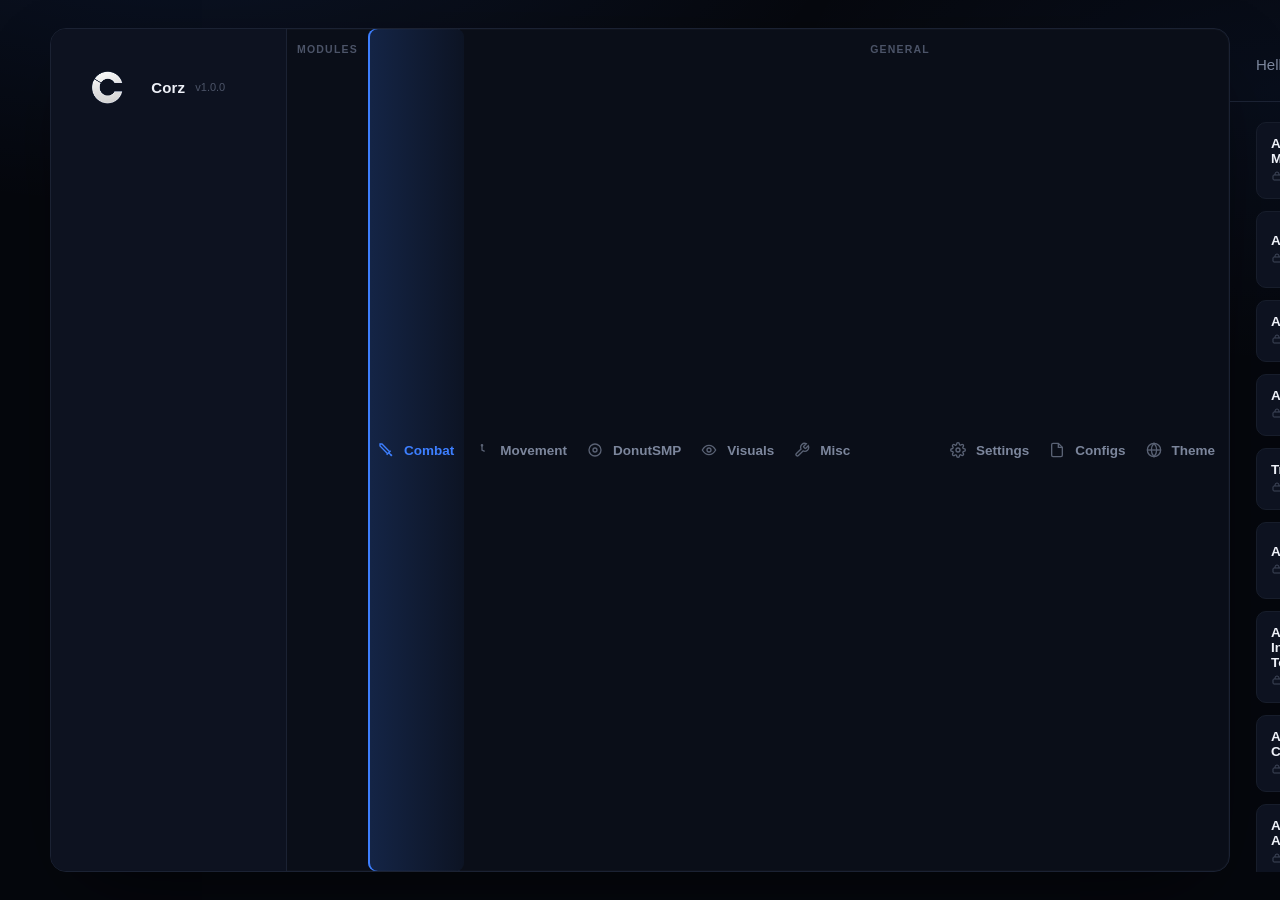
==== commit e8e5a9ed: "Update dashboard.html" ====
--- a/dashboard.html
+++ b/dashboard.html
@@ -1,13 +1,11 @@
-ok so just add it to this and then send it back edited ok?
- 
 <!DOCTYPE html>
 <html lang="en">
 <head>
 <meta charset="UTF-8">
 <meta name="viewport" content="width=device-width, initial-scale=1.0">
-<title>Corz — The Ultimate Minecraft Client</title>
+<title>Corz v1.0.0</title>
 <link rel="icon" type="image/png" href="logo.png">
-<link rel="icon" type="image/png" sizes="32x32" href="logo.png">
+<link rel="icon" type="image/png" sizes="192x192" href="logo.png">
 <link rel="apple-touch-icon" href="logo.png">
 <style>
   :root{
@@ -17,1387 +15,595 @@
     --border: #1b2233;
     --border-soft: #171d2b;
     --text: #eef1f8;
-    --text-dim: #97a1b8;
-    --text-dimmer: #5b647a;
+    --text-dim: #7c869c;
+    --text-dimmer: #4c5468;
     --accent: #3d7fff;
-    --accent-2: #8b5cf6;
     --accent-glow: rgba(61,127,255,0.35);
+    --paid: #ff4d4d;
     --on: #2fd66b;
-    --warn-bg: #3a2a06;
-    --warn-border: #6b4d0d;
-    --warn-text: #f5b942;
+    --radius: 10px;
     font-family: -apple-system, BlinkMacSystemFont, "Segoe UI", Inter, Roboto, Helvetica, Arial, sans-serif;
   }
-  *{ box-sizing:border-box; margin:0; padding:0; }
-  html{ scroll-behavior:smooth; }
-  body{
+
+  *{ box-sizing: border-box; }
+
+  html,body{
+    margin:0; padding:0;
     background: var(--bg);
     color: var(--text);
-    line-height:1.5;
-    -webkit-font-smoothing:antialiased;
-  }
-  a{ color:inherit; text-decoration:none; }
-  .wrap{ max-width: 1220px; margin:0 auto; padding: 0 24px; }
-  /* ---------- Announcement bar ---------- */
-  .announce{
-    background: var(--warn-bg);
-    border-bottom: 1px solid var(--warn-border);
-    color: var(--warn-text);
-    text-align:center;
-    font-size: 13px;
+    height:100%;
+    overflow: hidden;
+  }
+
+  body{
+    background:
+      radial-gradient(1100px 500px at 15% -10%, rgba(61,127,255,0.10), transparent 60%),
+      radial-gradient(900px 500px at 100% 10%, rgba(61,127,255,0.06), transparent 55%),
+      var(--bg);
+  }
+
+  .app{
+    display:flex;
+    width: 100%;
+    height: 100vh;
+    max-width: 1220px;
+    margin: 0 auto;
+    padding: 28px 20px;
+  }
+
+  .shell{
+    display:flex;
+    width:100%;
+    background: var(--panel);
+    border: 1px solid var(--border);
+    border-radius: 16px;
+    overflow:hidden;
+    box-shadow: 0 30px 80px -30px rgba(0,0,0,0.7), 0 0 0 1px rgba(255,255,255,0.02) inset;
+  }
+
+  /* ---------- SIDEBAR ---------- */
+  .sidebar{
+    width: 236px;
+    flex-shrink:0;
+    background: var(--panel-2);
+    border-right: 1px solid var(--border);
+    display:flex;
+    flex-direction:column;
+    padding: 20px 14px;
+  }
+
+  .brand{
+    display:flex;
+    align-items:center;
+    gap:10px;
+    padding: 4px 8px 20px 8px;
+  }
+.brand-mark {
+  height: 68px;        /* a little bigger to fill the space */
+  width: auto;
+  display: block;
+  background: transparent !important;
+  border: none;
+  box-shadow: none;
+}
+  .brand-text{ line-height:1.15; }
+  .brand-name{ font-weight:700; font-size:15px; letter-spacing:0.2px; }
+  .brand-ver{ font-size:11px; color: var(--text-dimmer); font-weight:500; }
+
+  .nav-label{
+    font-size: 10.5px;
+    letter-spacing: 1.2px;
+    color: var(--text-dimmer);
+    font-weight:700;
+    padding: 14px 10px 8px 10px;
+  }
+
+  .nav-item{
+    display:flex;
+    align-items:center;
+    gap:10px;
+    padding: 9px 10px;
+    border-radius: 8px;
+    font-size: 13.5px;
     font-weight:600;
-    padding: 9px 16px;
-  }
-  .announce b{ font-weight:800; }
-  .announce .sep{ color: #a67a2c; margin: 0 6px; }
-  .announce .dim{ color: #d9d0b8; font-weight:500; }
-  /* ---------- Nav ---------- */
-  header{
-    position: sticky; top:0; z-index: 50;
-    background: rgba(5,7,13,0.85);
-    backdrop-filter: blur(10px);
-    border-bottom: 1px solid var(--border-soft);
-  }
-  nav{
+    color: var(--text-dim);
+    cursor: not-allowed;
+    user-select:none;
+    position:relative;
+    transition: background .15s ease, color .15s ease;
+  }
+  .nav-item svg{ width:16px; height:16px; opacity:0.7; flex-shrink:0; }
+
+  .nav-item.active{
+    background: linear-gradient(90deg, rgba(61,127,255,0.20), rgba(61,127,255,0.05));
+    color: var(--accent);
+    cursor: pointer;
+    box-shadow: inset 2px 0 0 var(--accent);
+  }
+  .nav-item.active svg{ opacity:1; }
+  .nav-item.active:hover{ background: linear-gradient(90deg, rgba(61,127,255,0.27), rgba(61,127,255,0.08)); }
+
+  .nav-item.locked:hover{
+    background: rgba(255,255,255,0.02);
+  }
+  .nav-item.locked:hover .lock-tip{
+    opacity:1;
+    transform: translateX(0);
+  }
+  .lock-tip{
+    position:absolute;
+    left: calc(100% + 10px);
+    top: 50%;
+    transform: translateX(-4px) translateY(-50%);
+    background: #10151f;
+    border: 1px solid var(--border);
+    color: var(--text-dim);
+    font-size: 11px;
+    font-weight: 600;
+    padding: 6px 10px;
+    border-radius: 6px;
+    white-space: nowrap;
+    opacity:0;
+    pointer-events:none;
+    transition: opacity .15s ease, transform .15s ease;
+    z-index: 20;
+  }
+
+  .sidebar-spacer{ flex:1; }
+
+  .user-card{
+    display:flex;
+    align-items:center;
+    gap:10px;
+    padding: 10px;
+    border-radius: 10px;
+    background: rgba(255,255,255,0.02);
+    border: 1px solid var(--border-soft);
+    cursor: not-allowed;
+  }
+  .user-avatar{
+    width:32px; height:32px;
+    border-radius:8px;
+    background: linear-gradient(135deg, #ffcf4d, #3d7fff 55%, #6a3dff);
+    flex-shrink:0;
+    overflow:hidden;
+  }
+  .user-avatar img{ width:100%; height:100%; object-fit:cover; display:block; }
+  .user-meta{ line-height:1.25; flex:1; min-width:0; }
+  .user-name{ font-size:13px; font-weight:700; color:var(--accent); white-space:nowrap; overflow:hidden; text-overflow:ellipsis; }
+  .user-sub{ font-size:10.5px; color: var(--text-dimmer); font-weight:600; }
+  .user-dot{ width:8px; height:8px; border-radius:50%; background: var(--on); box-shadow: 0 0 8px var(--on); flex-shrink:0; }
+
+  /* ---------- MAIN ---------- */
+  .main{
+    flex:1;
+    display:flex;
+    flex-direction:column;
+    min-width:0;
+  }
+
+  .topbar{
     display:flex;
     align-items:center;
     justify-content:space-between;
-    padding: 14px 0;
-  }
-  .brand{
-    display:flex;
-    align-items:center;
-    gap: 0;
-  }
-  .brand-mark {
-    height: 52px;
-    width: auto;
-    display: block;
-    background: transparent !important;
-    border: none;
-    box-shadow: none;
-  }
-  .nav-right{
-    display:flex;
-    align-items:center;
-    gap: 12px;
-  }
-  .btn{
+    padding: 20px 26px;
+    border-bottom: 1px solid var(--border);
+    flex-shrink:0;
+    gap: 20px;
+  }
+  .hello{ font-size: 15px; color: var(--text-dim); font-weight:500; white-space:nowrap; }
+  .hello b{ color: var(--accent); font-weight:700; }
+  .clock{
     font-size: 14px;
     font-weight:700;
-    padding: 9px 18px;
+    color: var(--accent);
+    font-variant-numeric: tabular-nums;
+    letter-spacing: 0.5px;
+  }
+
+  .search{
+    position:relative;
+    flex-shrink:0;
+  }
+  .search input{
+    width: 230px;
+    background: var(--panel-2);
+    border: 1px solid var(--border);
     border-radius: 8px;
+    padding: 8px 60px 8px 34px;
+    font-size: 13px;
+    color: var(--text);
+    outline:none;
+    transition: border-color .15s ease, box-shadow .15s ease;
+  }
+  .search input::placeholder{ color: var(--text-dimmer); }
+  .search input:focus{
+    border-color: var(--accent);
+    box-shadow: 0 0 0 3px var(--accent-glow);
+  }
+  .search svg{
+    position:absolute; left:10px; top:50%; transform:translateY(-50%);
+    width:14px; height:14px; color: var(--text-dimmer); pointer-events:none;
+  }
+  .kbd{
+    position:absolute; right:8px; top:50%; transform:translateY(-50%);
+    font-size:10.5px; font-weight:700; color: var(--text-dimmer);
+    background: rgba(255,255,255,0.04);
+    border: 1px solid var(--border);
+    border-radius: 4px;
+    padding: 2px 6px;
+    pointer-events:none;
+  }
+
+  .content{
+    flex:1;
+    overflow-y: auto;
+    padding: 20px 26px 30px 26px;
+  }
+  .content::-webkit-scrollbar{ width: 9px; }
+  .content::-webkit-scrollbar-thumb{ background: #1b2233; border-radius: 6px; border: 2px solid var(--panel); }
+  .content::-webkit-scrollbar-track{ background: transparent; }
+
+  .grid{
+    display:grid;
+    grid-template-columns: 1fr 1fr;
+    gap: 12px;
+  }
+
+  .mod{
+    background: var(--panel-2);
+    border: 1px solid var(--border-soft);
+    border-radius: var(--radius);
+    padding: 13px 14px;
+    display:flex;
+    align-items:center;
+    justify-content:space-between;
+    gap: 10px;
+    transition: border-color .15s ease, background .15s ease, transform .1s ease;
+  }
+  .mod:hover{
+    border-color: #262f45;
+    background: #0f1424;
+  }
+  .mod.hidden{ display:none; }
+
+  .mod-left{ min-width:0; }
+  .mod-title-row{
+    display:flex; align-items:center; gap: 6px;
+    font-size: 13.5px;
+    font-weight: 700;
+    margin-bottom: 3px;
+  }
+  .mod-title-row .info{
+    width:14px; height:14px;
+    color: var(--text-dimmer);
+    flex-shrink:0;
+    cursor: default;
+  }
+  .paid-dot{
+    width: 8px; height:8px;
+    border-radius: 50%;
+    background: var(--paid);
+    box-shadow: 0 0 6px rgba(255,77,77,0.7);
+    flex-shrink:0;
+  }
+  .mod-keybind{
+    display:flex; align-items:center; gap:5px;
+    font-size: 11px;
+    color: var(--text-dimmer);
+    font-weight:600;
+  }
+  .mod-keybind svg{ width:12px; height:12px; opacity:0.8; }
+  .kb-value{
+    color: var(--text-dim);
+    font-weight:700;
+    padding: 1px 7px;
+    border-radius: 5px;
+    background: rgba(255,255,255,0.04);
+    border: 1px solid var(--border);
+    cursor: pointer;
+    transition: all .15s ease;
+  }
+  .kb-value:hover{ border-color: var(--accent); color: var(--text); }
+  .kb-value.listening{
+    color: var(--accent);
+    border-color: var(--accent);
+    box-shadow: 0 0 0 3px var(--accent-glow);
+    animation: kbPulse 1s ease-in-out infinite;
+  }
+  @keyframes kbPulse{ 0%,100%{ opacity:1; } 50%{ opacity:0.6; } }
+
+  /* Toggle switch */
+  .switch{
+    width: 42px; height: 24px;
+    border-radius: 999px;
+    background: #1a2032;
+    border: 1px solid var(--border);
+    position:relative;
     cursor:pointer;
-    border: 1px solid transparent;
-    transition: all .15s ease;
-    display:inline-flex;
-    align-items:center;
-    gap:6px;
-  }
-  .btn-outline{
-    color: var(--text);
-    border-color: var(--border);
-    background: rgba(255,255,255,0.02);
-  }
-  .btn-outline:hover{
-    border-color:#2a334a;
-    background: rgba(255,255,255,0.05);
-  }
-  .btn-primary{
-    color:#fff;
-    background: linear-gradient(135deg, var(--accent), var(--accent-2));
-    box-shadow: 0 4px 16px -4px rgba(99,102,241,0.6);
-  }
-  .btn-primary:hover{
-    filter: brightness(1.08);
-    transform: translateY(-1px);
-  }
-  /* ---------- Hero ---------- */
-  .hero{
-    position:relative;
-    padding: 100px 24px 60px 24px;
-    text-align:center;
-    overflow:hidden;
-  }
-  .hero::before{
-    content:"";
-    position:absolute; inset: -200px 0 auto 0; height: 700px;
-    background:
-      radial-gradient(650px 320px at 50% 0%, rgba(61,127,255,0.16), transparent 65%),
-      radial-gradient(500px 300px at 20% 20%, rgba(139,92,246,0.10), transparent 60%);
-    pointer-events:none;
-  }
-  .pill{
-    position:relative;
-    display:inline-flex; align-items:center; gap:10px;
-    background: var(--panel-2); border: 1px solid var(--border);
-    padding: 7px 16px; border-radius: 999px; font-size: 13px; font-weight:600; color: var(--text-dim);
-    margin-bottom: 30px;
-  }
-  .pill .dot{ width:7px; height:7px; border-radius:50%; background: var(--on); box-shadow: 0 0 8px var(--on); }
-  .pill .sep{ color: var(--border); }
-  .hero h1{
-    position:relative;
-    font-size: 66px; line-height:1.05; font-weight:800; letter-spacing:-1.5px;
-  }
-  .hero h1 .grad{
-    font-style:italic;
-    background: linear-gradient(100deg, #7d9dff, #a78bfa 60%, #c084fc);
-    -webkit-background-clip:text; background-clip:text; color:transparent;
-  }
-  .hero p.sub{
-    position:relative;
-    max-width: 640px; margin: 26px auto 0 auto;
-    color: var(--text-dim); font-size: 16.5px; line-height:1.65;
-  }
-  .hero p.sub b{ color: var(--text); font-weight:700; }
-  .hero-cta{
-    position:relative;
-    display:flex; align-items:center; justify-content:center; gap: 14px;
-    margin-top: 34px;
-  }
-  .btn-lg{ padding: 13px 26px; font-size: 15px; border-radius: 10px; }
-  /* ---------- Section shared ---------- */
-  section{ padding: 90px 24px; }
-  .eyebrow{
-    text-align:center; font-size: 12px; font-weight:800; letter-spacing: 2px;
-    color: var(--accent); margin-bottom: 14px;
-  }
-  h2.section-title{
-    text-align:center; font-size: 38px; font-weight:800; letter-spacing:-0.5px; margin-bottom: 16px;
-  }
-  p.section-sub{
-    text-align:center; color: var(--text-dim); font-size: 15.5px; max-width: 560px; margin: 0 auto 56px auto; line-height:1.6;
-  }
-  /* ---------- Gamemode cards ---------- */
-  .gm-grid{
-    display:grid; grid-template-columns: repeat(3, 1fr); gap: 22px;
-    max-width: 1120px; margin: 0 auto;
-  }
-  .gm-card{
-    background: var(--panel-2); border: 1px solid var(--border-soft);
-    border-radius: 14px; overflow:hidden;
-    transition: border-color .2s ease, transform .2s ease;
-  }
-  .gm-card:hover{ border-color: #2a3450; transform: translateY(-3px); }
-  .gm-body{ padding: 20px 22px 22px 22px; }
-  .gm-body h3{ font-size: 18px; font-weight:800; margin-bottom: 9px; }
-  .chip-row{ display:flex; flex-wrap:wrap; gap: 8px; margin-bottom: 14px; }
-  .chip{
-    font-size: 12px; font-weight:700; padding: 6px 12px; border-radius: 7px;
-    background: rgba(255,255,255,0.03); border: 1px solid var(--border);
-    color: var(--text-dim); cursor:pointer; transition: all .15s ease;
-  }
-  .chip:hover{ border-color: #2a3450; color: var(--text); }
-  .chip.active{
-    background: rgba(61,127,255,0.12); border-color: var(--accent); color: #a9c4ff;
-  }
-  .tap-hint{
-    display:flex; align-items:center; gap:6px;
-    font-size: 12px; color: var(--text-dimmer); font-weight:600;
-    padding-top: 12px; border-top: 1px solid var(--border-soft); margin-top: 4px;
-  }
-  .explore-link{
-    display:flex; align-items:center; justify-content:space-between;
-    margin-top: 14px; font-size: 13.5px; font-weight:700; color: var(--accent);
-  }
-  /* ---------- Feature grid ---------- */
-  .feat-grid{
-    display:grid; grid-template-columns: repeat(3, 1fr); gap: 18px;
-    max-width: 1120px; margin: 0 auto;
-  }
-  .feat-card{
-    background: var(--panel-2); border: 1px solid var(--border-soft); border-radius: 14px;
-    padding: 26px 24px; transition: border-color .2s ease, transform .2s ease;
-  }
-  .feat-card:hover{ border-color:#2a3450; transform: translateY(-2px); }
-  .feat-card h3{ font-size: 16px; font-weight:800; margin-bottom: 9px; }
-  .feat-card p{ font-size: 13.5px; color: var(--text-dim); line-height:1.6; }
-  /* ---------- Stats ---------- */
-  .stats-grid{
-    display:grid; grid-template-columns: repeat(3, 1fr); gap: 18px;
-    max-width: 900px; margin: 0 auto;
-  }
-  .stat-card{
-    background: var(--panel-2); border: 1px solid var(--border-soft); border-radius: 14px;
-    padding: 26px; text-align:center;
-  }
-  .stat-num{ font-size: 42px; font-weight:800; letter-spacing:-1px; }
-  /* ---------- Footer ---------- */
-  footer{
-    border-top: 1px solid var(--border-soft);
-    padding: 40px 24px;
+    flex-shrink:0;
+    transition: background .18s ease, border-color .18s ease;
+  }
+  .switch .knob{
+    position:absolute;
+    top: 2px; left: 2px;
+    width: 18px; height:18px;
+    border-radius:50%;
+    background:#c7cede;
+    transition: left .18s cubic-bezier(.4,0,.2,1), background .18s ease;
+    box-shadow: 0 1px 3px rgba(0,0,0,0.4);
+  }
+  .switch.on{
+    background: var(--accent);
+    border-color: var(--accent);
+    box-shadow: 0 0 12px var(--accent-glow);
+  }
+  .switch.on .knob{
+    left: 20px;
+    background: #fff;
+  }
+
+  .no-results{
+    display:none;
     text-align:center;
     color: var(--text-dimmer);
     font-size: 13px;
-  }
-  @media (max-width: 900px){
-    .hero h1{ font-size: 42px; }
-    .gm-grid, .feat-grid, .stats-grid{ grid-template-columns: 1fr; }
-    section{ padding: 60px 18px; }
+    padding: 60px 0;
+  }
+
+  .footer-note{
+    text-align:center;
+    color: var(--text-dimmer);
+    font-size: 11px;
+    padding: 10px 0 2px 0;
+    letter-spacing: 0.3px;
+  }
+  .footer-note b{ color: var(--accent); font-weight:700; }
+
+  @media (max-width: 760px){
+    .app{ padding: 0; }
+    .shell{ border-radius:0; height:100vh; }
+    .sidebar{ display:none; }
+    .grid{ grid-template-columns: 1fr; }
+    .search input{ width: 160px; }
+    .hello{ font-size:13px; }
   }
 </style>
 </head>
 <body>
-  <!-- Announcement -->
-  <div class="announce">
-    ⚠️ <b>UNDER CONSTRUCTION</b><span class="sep">·</span>Corz Client <b>isn't live yet</b> — all accounts &amp; purchases are <b>stubbed test data</b> and will be wiped.
+
+<div class="app">
+  <div class="shell">
+
+    <!-- SIDEBAR -->
+    <div class="sidebar">
+      <div class="brand">
+        <img class="brand-mark" src="logo.png"
+        <div class="brand-text">
+          <div class="brand-name">Corz</div>
+          <div class="brand-ver">v1.0.0</div>
+        </div>
+      </div>
+
+      <div class="nav-label">MODULES</div>
+      <div class="nav-item active" id="nav-combat">
+        <svg viewBox="0 0 24 24" fill="none" stroke="currentColor" stroke-width="2"><path d="M14.5 17.5 3 6V3h3l11.5 11.5"/><path d="m13 19 6-6"/><path d="m16 16 4 4"/><path d="m19 21 2-2"/></svg>
+        Combat
+      </div>
+      <div class="nav-item locked">
+        <svg viewBox="0 0 24 24" fill="none" stroke="currentColor" stroke-width="2"><circle cx="12" cy="5" r="1"/><path d="M12 6v6l4 2"/></svg>
+        Movement
+        <span class="lock-tip">Locked in this preview</span>
+      </div>
+      <div class="nav-item locked">
+        <svg viewBox="0 0 24 24" fill="none" stroke="currentColor" stroke-width="2"><circle cx="12" cy="12" r="9"/><circle cx="12" cy="12" r="3"/></svg>
+        DonutSMP
+        <span class="lock-tip">Locked in this preview</span>
+      </div>
+      <div class="nav-item locked">
+        <svg viewBox="0 0 24 24" fill="none" stroke="currentColor" stroke-width="2"><path d="M2 12s4-7 10-7 10 7 10 7-4 7-10 7-10-7-10-7Z"/><circle cx="12" cy="12" r="3"/></svg>
+        Visuals
+        <span class="lock-tip">Locked in this preview</span>
+      </div>
+      <div class="nav-item locked">
+        <svg viewBox="0 0 24 24" fill="none" stroke="currentColor" stroke-width="2"><path d="M14.7 6.3a1 1 0 0 0 0 1.4l1.6 1.6a1 1 0 0 0 1.4 0l3.77-3.77a6 6 0 0 1-7.94 7.94l-6.91 6.91a2.12 2.12 0 0 1-3-3l6.91-6.91a6 6 0 0 1 7.94-7.94Z"/></svg>
+        Misc
+        <span class="lock-tip">Locked in this preview</span>
+      </div>
+
+      <div class="nav-label">GENERAL</div>
+      <div class="nav-item locked">
+        <svg viewBox="0 0 24 24" fill="none" stroke="currentColor" stroke-width="2"><circle cx="12" cy="12" r="3"/><path d="M19.4 15a1.65 1.65 0 0 0 .33 1.82l.06.06a2 2 0 1 1-2.83 2.83l-.06-.06a1.65 1.65 0 0 0-1.82-.33 1.65 1.65 0 0 0-1 1.51V21a2 2 0 0 1-4 0v-.09A1.65 1.65 0 0 0 9 19.4a1.65 1.65 0 0 0-1.82.33l-.06.06a2 2 0 1 1-2.83-2.83l.06-.06a1.65 1.65 0 0 0 .33-1.82 1.65 1.65 0 0 0-1.51-1H3a2 2 0 0 1 0-4h.09A1.65 1.65 0 0 0 4.6 9a1.65 1.65 0 0 0-.33-1.82l-.06-.06a2 2 0 1 1 2.83-2.83l.06.06a1.65 1.65 0 0 0 1.82.33H9a1.65 1.65 0 0 0 1-1.51V3a2 2 0 0 1 4 0v.09a1.65 1.65 0 0 0 1 1.51 1.65 1.65 0 0 0 1.82-.33l.06-.06a2 2 0 1 1 2.83 2.83l-.06.06a1.65 1.65 0 0 0-.33 1.82V9a1.65 1.65 0 0 0 1.51 1H21a2 2 0 0 1 0 4h-.09a1.65 1.65 0 0 0-1.51 1Z"/></svg>
+        Settings
+        <span class="lock-tip">Locked in this preview</span>
+      </div>
+      <div class="nav-item locked">
+        <svg viewBox="0 0 24 24" fill="none" stroke="currentColor" stroke-width="2"><path d="M14 2H6a2 2 0 0 0-2 2v16a2 2 0 0 0 2 2h12a2 2 0 0 0 2-2V8z"/><path d="M14 2v6h6"/></svg>
+        Configs
+        <span class="lock-tip">Locked in this preview</span>
+      </div>
+      <div class="nav-item locked">
+        <svg viewBox="0 0 24 24" fill="none" stroke="currentColor" stroke-width="2"><circle cx="12" cy="12" r="10"/><path d="M12 2a14.5 14.5 0 0 0 0 20 14.5 14.5 0 0 0 0-20Z"/><path d="M2 12h20"/></svg>
+        Theme
+        <span class="lock-tip">Locked in this preview</span>
+      </div>
+      <div class="nav-item locked">
+        <svg viewBox="0 0 24 24" fill="none" stroke="currentColor" stroke-width="2"><path d="M17 21v-2a4 4 0 0 0-4-4H5a4 4 0 0 0-4 4v2"/><circle cx="9" cy="7" r="4"/><path d="M23 21v-2a4 4 0 0 0-3-3.87"/><path d="M16 3.13a4 4 0 0 1 0 7.75"/></svg>
+        Socials
+        <span class="lock-tip">Locked in this preview</span>
+      </div>
+
+      <div class="sidebar-spacer"></div>
+
+      <div class="user-card">
+        <div class="user-avatar"><img src="mc-character.png" alt="Player skin"></div>
+        <div class="user-meta">
+          <div class="user-name">.gg/corz</div>
+          <div class="user-sub">Licensed (Lifetime)</div>
+        </div>
+        <div class="user-dot"></div>
+      </div>
+    </div>
+
+    <!-- MAIN -->
+    <div class="main">
+      <div class="topbar">
+        <div class="hello">Hello, <b>.gg/corz</b></div>
+        <div class="clock" id="clock">00:00</div>
+        <div class="search">
+          <svg viewBox="0 0 24 24" fill="none" stroke="currentColor" stroke-width="2"><circle cx="11" cy="11" r="7"/><path d="m21 21-4.3-4.3"/></svg>
+          <input id="searchInput" type="text" placeholder="Search modules...">
+          <span class="kbd">⌘K</span>
+        </div>
+      </div>
+
+      <div class="content">
+        <div class="grid" id="grid"></div>
+        <div class="no-results" id="noResults">No modules match your search.</div>
+        <div class="footer-note">Interactive preview &middot; <b>.gg/corz</b></div>
+      </div>
+    </div>
+
   </div>
-  <!-- Header / Nav -->
-  <header>
-    <div class="wrap">
-      <nav>
-        <!-- Logo on the FAR LEFT -->
-        <div class="brand">
-          <img class="brand-mark" src="logo.png" alt="Corz logo">
+</div>
+
+<script>
+  // ---- Clock ----
+  function tick(){
+    const d = new Date();
+    const h = String(d.getHours()).padStart(2,'0');
+    const m = String(d.getMinutes()).padStart(2,'0');
+    document.getElementById('clock').textContent = h + ':' + m;
+  }
+  tick();
+  setInterval(tick, 1000);
+
+  // ---- Module data ----
+  const modules = [
+    ["Anchor Macro", true],
+    ["Auto Crystal", false],
+    ["Auto Totem", true],
+    ["Crystal Optimizer", false],
+    ["Aim Assist", false],
+    ["Reach", true],
+    ["AutoTrap", true],
+    ["AutoClicker", false],
+    ["Trigger Bot", false],
+    ["Safe Anchor", false],
+    ["Auto XP", false],
+    ["Auto Refill Hotbar", false],
+    ["Auto Inventory Totem", false],
+    ["Auto Shield Breaker", false],
+    ["Auto Hit Crystal", true],
+    ["Hit Boxes", true],
+    ["Auto AirPlace", true],
+    ["Double Anchor", true],
+    ["Obsidian Optimizer", false],
+    ["Bow Aimbot", false],
+    ["Perfect Mace Hit", false],
+    ["Auto Wind Charge", false],
+    ["Perfect Wind Charge", false],
+    ["Auto Aggro Pearl", false],
+  ];
+
+  const keySvg = `<svg viewBox="0 0 24 24" fill="none" stroke="currentColor" stroke-width="2"><rect x="4" y="8" width="16" height="10" rx="2"/><path d="M8 8V6a4 4 0 0 1 8 0v2"/></svg>`;
+  const infoSvg = `<svg class="info" viewBox="0 0 24 24" fill="none" stroke="currentColor" stroke-width="2"><circle cx="12" cy="12" r="9"/><path d="M12 16v-4"/><path d="M12 8h.01"/></svg>`;
+
+  const grid = document.getElementById('grid');
+
+  modules.forEach(([name, paid], i) => {
+    const card = document.createElement('div');
+    card.className = 'mod';
+    card.dataset.name = name.toLowerCase();
+    card.innerHTML = `
+      <div class="mod-left">
+        <div class="mod-title-row">
+          ${name}
+          ${infoSvg}
+          ${paid ? '<span class="paid-dot" title="Paid module"></span>' : ''}
         </div>
-        <!-- Buttons on the right -->
-        <div class="nav-right">
-          <a href="https://discord.gg/corz" target="_blank" rel="noopener" class="btn btn-outline">
-            <svg viewBox="0 0 24 24" fill="currentColor" width="16" height="16"><path d="M20.317 4.369a19.79 19.79 0 0 0-4.885-1.515.074.074 0 0 0-.079.037c-.211.375-.444.865-.608 1.25a18.27 18.27 0 0 0-5.487 0 12.64 12.64 0 0 0-.617-1.25.077.077 0 0 0-.079-.037A19.736 19.736 0 0 0 3.677 4.37a.07.07 0 0 0-.032.027C.533 9.046-.32 13.58.099 18.058a.082.082 0 0 0 .031.056 19.9 19.9 0 0 0 5.993 3.03.078.078 0 0 0 .084-.028c.462-.63.874-1.295 1.226-1.994a.076.076 0 0 0-.041-.106 13.1 13.1 0 0 1-1.872-.892.077.077 0 0 1-.008-.128c.126-.094.252-.192.372-.291a.074.074 0 0 1 .077-.01c3.928 1.793 8.18 1.793 12.062 0a.074.074 0 0 1 .078.01c.12.099.246.198.373.292a.077.077 0 0 1-.006.127c-.598.35-1.22.645-1.873.892a.076.076 0 0 0-.04.107c.36.698.772 1.362 1.225 1.993a.076.076 0 0 0 .084.029 19.84 19.84 0 0 0 6.002-3.03.077.077 0 0 0 .032-.055c.5-5.177-.838-9.674-3.549-13.662a.06.06 0 0 0-.031-.028ZM8.02 15.33c-1.183 0-2.157-1.085-2.157-2.419 0-1.333.955-2.419 2.157-2.419 1.21 0 2.176 1.096 2.157 2.419 0 1.334-.955 2.419-2.157 2.419Zm7.975 0c-1.183 0-2.157-1.085-2.157-2.419 0-1.333.955-2.419 2.157-2.419 1.21 0 2.176 1.096 2.157 2.419 0 1.334-.946 2.419-2.157 2.419Z"/></svg>
-            Join Discord
-          </a>
-          <a href="download.html" class="btn btn-primary">Download Now</a>
-          <a href="dashboard.html" class="btn btn-outline">Dashboard</a>
-        </div>
-      </nav>
-    </div>
-  </header>
-  <!-- Hero -->
-  <section class="hero" style="padding-top:80px;">
-    <div class="pill">
-      <span class="dot"></span> Undetected <span class="sep">|</span> Updated for 1.21.11
-    </div>
-    <h1>The <span class="grad">Ultimate</span><br>Minecraft Client</h1>
-    <p class="sub">
-      Powered by the <b>Auto Schematic Builder</b> — import any build and Corz places every block for you automatically, pixel-perfect and completely undetected. Ship massive structures in minutes, not hours.
-    </p>
-    <div class="hero-cta">
-      <a href="download.html" class="btn btn-primary btn-lg">Download Now</a>
-      <a href="#gamemodes" class="btn btn-outline btn-lg">See Modules</a>
-    </div>
-  </section>
-  <!-- You can paste the rest of your sections here (gamemodes, features, etc.) -->
-  <footer>
-    <div class="wrap">
-      © 2026 Corz Client. All rights reserved.
-    </div>
-  </footer>
+        <div class="mod-keybind">${keySvg} KeyBind: <span class="kb-value" tabindex="0" role="button" title="Click, then press a key">None</span></div>
+      </div>
+      <div class="switch" data-on="false"></div>
+    `;
+    const sw = card.querySelector('.switch');
+    sw.addEventListener('click', () => {
+      const isOn = sw.dataset.on === 'true';
+      sw.dataset.on = (!isOn).toString();
+      sw.classList.toggle('on', !isOn);
+    });
+
+    // ---- Keybind capture ----
+    const kbEl = card.querySelector('.kb-value');
+    kbEl.addEventListener('click', (e) => {
+      e.stopPropagation();
+      startKeybindCapture(kbEl);
+    });
+    grid.appendChild(card);
+  });
+
+  let capturingEl = null;
+  function keyLabel(e){
+    if(e.key === ' ') return 'Space';
+    if(e.key.length === 1) return e.key.toUpperCase();
+    return e.key; // Shift, Control, Escape, ArrowUp, F1, etc.
+  }
+  function startKeybindCapture(el){
+    if(capturingEl && capturingEl !== el){
+      capturingEl.classList.remove('listening');
+      capturingEl.textContent = capturingEl.dataset.prev || 'None';
+    }
+    capturingEl = el;
+    el.dataset.prev = el.textContent;
+    el.classList.add('listening');
+    el.textContent = 'Press a key…';
+  }
+  document.addEventListener('keydown', (e) => {
+    if(!capturingEl) return;
+    e.preventDefault();
+    if(e.key === 'Escape'){
+      capturingEl.textContent = 'None';
+    } else {
+      capturingEl.textContent = keyLabel(e);
+    }
+    capturingEl.classList.remove('listening');
+    capturingEl = null;
+  });
+  document.addEventListener('click', (e) => {
+    if(capturingEl && !e.target.closest('.kb-value')){
+      capturingEl.classList.remove('listening');
+      capturingEl.textContent = capturingEl.dataset.prev || 'None';
+      capturingEl = null;
+    }
+  });
+
+  // ---- Search filter ----
+  const searchInput = document.getElementById('searchInput');
+  const noResults = document.getElementById('noResults');
+  searchInput.addEventListener('input', () => {
+    const q = searchInput.value.trim().toLowerCase();
+    let visible = 0;
+    document.querySelectorAll('.mod').forEach(card => {
+      const match = card.dataset.name.includes(q);
+      card.classList.toggle('hidden', !match);
+      if (match) visible++;
+    });
+    noResults.style.display = visible === 0 ? 'block' : 'none';
+  });
+
+  // ⌘K / Ctrl+K focuses search
+  document.addEventListener('keydown', (e) => {
+    if ((e.metaKey || e.ctrlKey) && e.key.toLowerCase() === 'k') {
+      e.preventDefault();
+      searchInput.focus();
+    }
+  });
+
+  // Locked nav items — inert clicks, cursor already shows not-allowed
+  document.querySelectorAll('.nav-item.locked, .user-card').forEach(el => {
+    el.addEventListener('click', (e) => e.preventDefault());
+  });
+</script>
+
 </body>
 </html>
-<div class="hero-preview">
-  <div class="builder-header">
-    <div class="builder-title">
-      <span class="builder-icon">◆</span>
-      Building your schematic
-    </div>
-    <div class="builder-status" id="builderStatus">
-      <span class="status-dot"></span>
-      <svg class="status-check" viewBox="0 0 24 24" fill="none" stroke="currentColor" stroke-width="3" stroke-linecap="round" stroke-linejoin="round">
-        <polyline points="20 6 9 17 4 12"></polyline>
-      </svg>
-      <span class="status-label">Building</span>
-    </div>
-  </div>
-
-  <div class="minecraft-preview">
-    <!-- The actual farm image -->
-    <img src="kelp-farm.png" alt="Kelp Farm" class="preview-image">
-
-    <!-- Hologram grid overlay (25-40% opacity) -->
-    <div class="scan-overlay"></div>
-
-    <!-- Moving scanner line -->
-    <div class="scan-line"></div>
-  </div>
-
-  <div class="builder-progress">
-    <div class="progress-info">
-      <span>Placing blocks</span>
-      <strong id="buildPercent">0%</strong>
-    </div>
-    <div class="progress-bar">
-      <div class="progress-fill" id="progressFill"></div>
-    </div>
-  </div>
-</div>
-<style>
-/* ===== BUILDER LAYOUT ===== */
-.builder-layout {
-  width: 100%;
-  max-width: 1120px;
-  margin: 56px auto 0;
-  display: grid;
-  grid-template-columns: minmax(0, 1fr) minmax(460px, 528px);
-  align-items: center;
-  gap: 72px;
-  text-align: left;
-}
-.builder-copy {
-  display: flex;
-  flex-direction: column;
-  gap: 30px;
-}
-.builder-copy-item {
-  display: grid;
-  grid-template-columns: 44px 1fr;
-  gap: 16px;
-  align-items: start;
-}
-.builder-copy-icon {
-  width: 44px;
-  height: 44px;
-  border-radius: 12px;
-  display: flex;
-  align-items: center;
-  justify-content: center;
-  color: #5aa0ff;
-  background: rgba(61,127,255,.11);
-  border: 1px solid rgba(61,127,255,.28);
-}
-.builder-copy-icon svg { width: 20px; height: 20px; }
-.builder-copy h3 {
-  margin: 0 0 7px;
-  color: #eef1f8;
-  font-size: 17px;
-  font-weight: 800;
-}
-.builder-copy p {
-  margin: 0;
-  max-width: 500px;
-  color: #97a1b8;
-  font-size: 13.5px;
-  line-height: 1.55;
-}
-/* ===== PREVIEW CARD ===== */
-.hero-preview {
-  width: 100%;
-  max-width: 528px;
-  margin: 0 auto;
-  padding: 18px;
-  box-sizing: border-box;
-  border: 1px solid #1e3a5f;
-  border-radius: 16px;
-  background: #0c1420;
-  box-shadow: 0 20px 50px rgba(0,0,0,.35);
-}
-
-.builder-header {
-  display: flex;
-  align-items: center;
-  justify-content: space-between;
-  margin-bottom: 14px;
-}
-
-.builder-title {
-  display: flex;
-  align-items: center;
-  gap: 8px;
-  color: #c9d0dc;
-  font-size: 14px;
-  font-weight: 700;
-}
-
-.builder-icon {
-  color: #4d9cff;
-  font-size: 15px;
-}
-
-/* Status pill */
-.builder-status {
-  display: flex;
-  align-items: center;
-  gap: 7px;
-  padding: 5px 12px;
-  border-radius: 20px;
-  background: rgba(48,123,255,.13);
-  color: #4d9cff;
-  font-size: 12px;
-  font-weight: 700;
-  border: 1px solid rgba(77,156,255,.35);
-  transition: all .25s ease;
-}
-
-.builder-status .status-dot {
-  width: 6px;
-  height: 6px;
-  border-radius: 50%;
-  background: #4d9cff;
-  box-shadow: 0 0 8px #4d9cff;
-}
-
-.builder-status .status-check {
-  display: none;
-  width: 12px;
-  height: 12px;
-}
-
-.builder-status.is-done {
-  background: rgba(47,214,107,.13);
-  color: #2fd66b;
-  border-color: rgba(47,214,107,.45);
-}
-
-.builder-status.is-done .status-dot { display: none; }
-.builder-status.is-done .status-check { display: block; }
-
-/* Preview area */
-.minecraft-preview {
-  position: relative;
-  width: 100%;
-  aspect-ratio: 16 / 10;
-  overflow: hidden;
-  border-radius: 12px;
-  border: 1px solid #2a4a6e;
-  background: #111820;
-}
-
-.preview-image {
-  width: 100%;
-  height: 100%;
-  object-fit: cover;
-  display: block;
-}
-
-/* Hologram grid (25-40% opacity) */
-.scan-overlay {
-  position: absolute;
-  inset: 0;
-  pointer-events: none;
-  background:
-    linear-gradient(rgba(70,140,220,.18) 1px, transparent 1px),
-    linear-gradient(90deg, rgba(70,140,220,.18) 1px, transparent 1px);
-  background-size: 36px 36px;
-  opacity: 0.38;
-  mix-blend-mode: screen;
-}
-
-/* Moving scanner line */
-.scan-line {
-  position: absolute;
-  left: 0;
-  right: 0;
-  top: 0;
-  height: 2px;
-  background: linear-gradient(90deg, transparent, #4d9cff, #a06bff, #4d9cff, transparent);
-  box-shadow: 0 0 12px #4d9cff, 0 0 28px rgba(77,156,255,.6);
-  animation: scan 4.6s linear infinite;
-  pointer-events: none;
-  opacity: 0.9;
-}
-
-@keyframes scan {
-  0%   { top: 0%;   opacity: 0; }
-  8%   { opacity: 1; }
-  92%  { opacity: 1; }
-  100% { top: 100%; opacity: 0; }
-}
-
-/* Progress */
-.builder-progress {
-  margin-top: 14px;
-}
-
-.progress-info {
-  display: flex;
-  justify-content: space-between;
-  margin-bottom: 8px;
-  color: #8a92a3;
-  font-size: 13px;
-  font-weight: 600;
-}
-
-.progress-info strong {
-  color: #e4e7ed;
-}
-
-.progress-bar {
-  width: 100%;
-  height: 7px;
-  overflow: hidden;
-  border-radius: 10px;
-  background: #1a2230;
-}
-
-.progress-fill {
-  width: 0%;
-  height: 100%;
-  border-radius: inherit;
-  background: linear-gradient(90deg, #3d7fff, #8b5cf6);
-  box-shadow: 0 0 12px rgba(90,100,255,.4);
-  transition: width .08s linear;
-}.hero-preview {
-  width: 100%;
-  max-width: 528px;
-  margin: 0 auto;
-  padding: 18px;
-  box-sizing: border-box;
-  border: 1px solid #1e3a5f;
-  border-radius: 16px;
-  background: #0c1420;
-  box-shadow: 0 20px 50px rgba(0,0,0,.35);
-}
-
-.builder-header {
-  display: flex;
-  align-items: center;
-  justify-content: space-between;
-  margin-bottom: 14px;
-}
-
-.builder-title {
-  display: flex;
-  align-items: center;
-  gap: 8px;
-  color: #c9d0dc;
-  font-size: 14px;
-  font-weight: 700;
-}
-
-.builder-icon {
-  color: #4d9cff;
-  font-size: 15px;
-}
-
-/* Status pill */
-.builder-status {
-  display: flex;
-  align-items: center;
-  gap: 7px;
-  padding: 5px 12px;
-  border-radius: 20px;
-  background: rgba(48,123,255,.13);
-  color: #4d9cff;
-  font-size: 12px;
-  font-weight: 700;
-  border: 1px solid rgba(77,156,255,.35);
-  transition: all .25s ease;
-}
-
-.builder-status .status-dot {
-  width: 6px;
-  height: 6px;
-  border-radius: 50%;
-  background: #4d9cff;
-  box-shadow: 0 0 8px #4d9cff;
-}
-
-.builder-status .status-check {
-  display: none;
-  width: 12px;
-  height: 12px;
-}
-
-.builder-status.is-done {
-  background: rgba(47,214,107,.13);
-  color: #2fd66b;
-  border-color: rgba(47,214,107,.45);
-}
-
-.builder-status.is-done .status-dot { display: none; }
-.builder-status.is-done .status-check { display: block; }
-
-/* Preview area */
-.minecraft-preview {
-  position: relative;
-  width: 100%;
-  aspect-ratio: 16 / 10;
-  overflow: hidden;
-  border-radius: 12px;
-  border: 1px solid #2a4a6e;
-  background: #111820;
-}
-
-.preview-image {
-  width: 100%;
-  height: 100%;
-  object-fit: cover;
-  display: block;
-}
-
-/* Hologram grid (25-40% opacity) */
-.scan-overlay {
-  position: absolute;
-  inset: 0;
-  pointer-events: none;
-  background:
-    linear-gradient(rgba(70,140,220,.18) 1px, transparent 1px),
-    linear-gradient(90deg, rgba(70,140,220,.18) 1px, transparent 1px);
-  background-size: 36px 36px;
-  opacity: 0.38;
-  mix-blend-mode: screen;
-}
-
-/* Moving scanner line */
-.scan-line {
-  position: absolute;
-  left: 0;
-  right: 0;
-  top: 0;
-  height: 2px;
-  background: linear-gradient(90deg, transparent, #4d9cff, #a06bff, #4d9cff, transparent);
-  box-shadow: 0 0 12px #4d9cff, 0 0 28px rgba(77,156,255,.6);
-  animation: scan 4.6s linear infinite;
-  pointer-events: none;
-  opacity: 0.9;
-}
-
-@keyframes scan {
-  0%   { top: 0%;   opacity: 0; }
-  8%   { opacity: 1; }
-  92%  { opacity: 1; }
-  100% { top: 100%; opacity: 0; }
-}
-
-/* Progress */
-.builder-progress {
-  margin-top: 14px;
-}
-
-.progress-info {
-  display: flex;
-  justify-content: space-between;
-  margin-bottom: 8px;
-  color: #8a92a3;
-  font-size: 13px;
-  font-weight: 600;
-}
-
-.progress-info strong {
-  color: #e4e7ed;
-}
-
-.progress-bar {
-  width: 100%;
-  height: 7px;
-  overflow: hidden;
-  border-radius: 10px;
-  background: #1a2230;
-}
-
-.progress-fill {
-  width: 0%;
-  height: 100%;
-  border-radius: inherit;
-  background: linear-gradient(90deg, #3d7fff, #8b5cf6);
-  box-shadow: 0 0 12px rgba(90,100,255,.4);
-  transition: width .08s linear;
-}
-@media (max-width: 900px) {
-  .builder-layout {
-    grid-template-columns: 1fr;
-    gap: 38px;
-    margin-top: 42px;
-  }
-  .builder-copy { order: 2; }
-  .hero-preview { order: 1; max-width: 528px; margin: 0 auto; }
-}
-</style>
-<script>
-(() => {
-  const fill = document.getElementById("progressFill");
-  const percent = document.getElementById("buildPercent");
-  const status = document.getElementById("builderStatus");
-  const label = status.querySelector(".status-label");
-
-  const DURATION = 4200;   // how long the build takes
-  const HOLD = 2200;       // how long it stays on "Done"
-
-  function reset() {
-    fill.style.width = "0%";
-    percent.textContent = "0%";
-    status.classList.remove("is-done");
-    label.textContent = "Building";
-  }
-
-  function finish() {
-    fill.style.width = "100%";
-    percent.textContent = "100%";
-    status.classList.add("is-done");
-    label.textContent = "Done";
-    setTimeout(() => {
-      reset();
-      start();
-    }, HOLD);
-  }
-
-  function animate(startTime) {
-    function frame(now) {
-      const progress = Math.min((now - startTime) / DURATION, 1);
-      const eased = 1 - Math.pow(1 - progress, 2.4);
-      fill.style.width = (eased * 100).toFixed(1) + "%";
-      percent.textContent = Math.round(eased * 100) + "%";
-      if (progress < 1) {
-        requestAnimationFrame(frame);
-      } else {
-        finish();
-      }
-    }
-    requestAnimationFrame(frame);
-  }
-
-  function start() {
-    reset();
-    animate(performance.now());
-  }
-
-  start();
-})();
-</script>v
-<script>
-(() => {
-  const fill = document.getElementById("progressFill");
-  const percent = document.getElementById("buildPercent");
-  const status = document.getElementById("builderStatus");
-  const duration = 2500;
-  const start = performance.now();
-  function finish() {
-    fill.style.width = "100%";
-    percent.textContent = "100%";
-    status.classList.add("is-done");
-    status.querySelector(".status-label").textContent = "Done";
-  }
-  function animate(now) {
-    const progress = Math.min((now - start) / duration, 1);
-    const eased = 1 - Math.pow(1 - progress, 3);
-    fill.style.width = (eased * 100).toFixed(2) + "%";
-    percent.textContent = Math.round(eased * 100) + "%";
-    if (progress < 1) {
-      requestAnimationFrame(animate);
-    } else {
-      finish();
-    }
-  }ok so just add it to this and then send it back edited ok?
- 
-<!DOCTYPE html>
-<html lang="en">
-<head>
-<meta charset="UTF-8">
-<meta name="viewport" content="width=device-width, initial-scale=1.0">
-<title>Corz — The Ultimate Minecraft Client</title>
-<link rel="icon" type="image/png" href="logo.png">
-<link rel="icon" type="image/png" sizes="32x32" href="logo.png">
-<link rel="apple-touch-icon" href="logo.png">
-<style>
-  :root{
-    --bg: #05070d;
-    --panel: #0a0e18;
-    --panel-2: #0d1220;
-    --border: #1b2233;
-    --border-soft: #171d2b;
-    --text: #eef1f8;
-    --text-dim: #97a1b8;
-    --text-dimmer: #5b647a;
-    --accent: #3d7fff;
-    --accent-2: #8b5cf6;
-    --accent-glow: rgba(61,127,255,0.35);
-    --on: #2fd66b;
-    --warn-bg: #3a2a06;
-    --warn-border: #6b4d0d;
-    --warn-text: #f5b942;
-    font-family: -apple-system, BlinkMacSystemFont, "Segoe UI", Inter, Roboto, Helvetica, Arial, sans-serif;
-  }
-  *{ box-sizing:border-box; margin:0; padding:0; }
-  html{ scroll-behavior:smooth; }
-  body{
-    background: var(--bg);
-    color: var(--text);
-    line-height:1.5;
-    -webkit-font-smoothing:antialiased;
-  }
-  a{ color:inherit; text-decoration:none; }
-  .wrap{ max-width: 1220px; margin:0 auto; padding: 0 24px; }
-  /* ---------- Announcement bar ---------- */
-  .announce{
-    background: var(--warn-bg);
-    border-bottom: 1px solid var(--warn-border);
-    color: var(--warn-text);
-    text-align:center;
-    font-size: 13px;
-    font-weight:600;
-    padding: 9px 16px;
-  }
-  .announce b{ font-weight:800; }
-  .announce .sep{ color: #a67a2c; margin: 0 6px; }
-  .announce .dim{ color: #d9d0b8; font-weight:500; }
-  /* ---------- Nav ---------- */
-  header{
-    position: sticky; top:0; z-index: 50;
-    background: rgba(5,7,13,0.85);
-    backdrop-filter: blur(10px);
-    border-bottom: 1px solid var(--border-soft);
-  }
-  nav{
-    display:flex;
-    align-items:center;
-    justify-content:space-between;
-    padding: 14px 0;
-  }
-  .brand{
-    display:flex;
-    align-items:center;
-    gap: 0;
-  }
-  .brand-mark {
-    height: 52px;
-    width: auto;
-    display: block;
-    background: transparent !important;
-    border: none;
-    box-shadow: none;
-  }
-  .nav-right{
-    display:flex;
-    align-items:center;
-    gap: 12px;
-  }
-  .btn{
-    font-size: 14px;
-    font-weight:700;
-    padding: 9px 18px;
-    border-radius: 8px;
-    cursor:pointer;
-    border: 1px solid transparent;
-    transition: all .15s ease;
-    display:inline-flex;
-    align-items:center;
-    gap:6px;
-  }
-  .btn-outline{
-    color: var(--text);
-    border-color: var(--border);
-    background: rgba(255,255,255,0.02);
-  }
-  .btn-outline:hover{
-    border-color:#2a334a;
-    background: rgba(255,255,255,0.05);
-  }
-  .btn-primary{
-    color:#fff;
-    background: linear-gradient(135deg, var(--accent), var(--accent-2));
-    box-shadow: 0 4px 16px -4px rgba(99,102,241,0.6);
-  }
-  .btn-primary:hover{
-    filter: brightness(1.08);
-    transform: translateY(-1px);
-  }
-  /* ---------- Hero ---------- */
-  .hero{
-    position:relative;
-    padding: 100px 24px 60px 24px;
-    text-align:center;
-    overflow:hidden;
-  }
-  .hero::before{
-    content:"";
-    position:absolute; inset: -200px 0 auto 0; height: 700px;
-    background:
-      radial-gradient(650px 320px at 50% 0%, rgba(61,127,255,0.16), transparent 65%),
-      radial-gradient(500px 300px at 20% 20%, rgba(139,92,246,0.10), transparent 60%);
-    pointer-events:none;
-  }
-  .pill{
-    position:relative;
-    display:inline-flex; align-items:center; gap:10px;
-    background: var(--panel-2); border: 1px solid var(--border);
-    padding: 7px 16px; border-radius: 999px; font-size: 13px; font-weight:600; color: var(--text-dim);
-    margin-bottom: 30px;
-  }
-  .pill .dot{ width:7px; height:7px; border-radius:50%; background: var(--on); box-shadow: 0 0 8px var(--on); }
-  .pill .sep{ color: var(--border); }
-  .hero h1{
-    position:relative;
-    font-size: 66px; line-height:1.05; font-weight:800; letter-spacing:-1.5px;
-  }
-  .hero h1 .grad{
-    font-style:italic;
-    background: linear-gradient(100deg, #7d9dff, #a78bfa 60%, #c084fc);
-    -webkit-background-clip:text; background-clip:text; color:transparent;
-  }
-  .hero p.sub{
-    position:relative;
-    max-width: 640px; margin: 26px auto 0 auto;
-    color: var(--text-dim); font-size: 16.5px; line-height:1.65;
-  }
-  .hero p.sub b{ color: var(--text); font-weight:700; }
-  .hero-cta{
-    position:relative;
-    display:flex; align-items:center; justify-content:center; gap: 14px;
-    margin-top: 34px;
-  }
-  .btn-lg{ padding: 13px 26px; font-size: 15px; border-radius: 10px; }
-  /* ---------- Section shared ---------- */
-  section{ padding: 90px 24px; }
-  .eyebrow{
-    text-align:center; font-size: 12px; font-weight:800; letter-spacing: 2px;
-    color: var(--accent); margin-bottom: 14px;
-  }
-  h2.section-title{
-    text-align:center; font-size: 38px; font-weight:800; letter-spacing:-0.5px; margin-bottom: 16px;
-  }
-  p.section-sub{
-    text-align:center; color: var(--text-dim); font-size: 15.5px; max-width: 560px; margin: 0 auto 56px auto; line-height:1.6;
-  }
-  /* ---------- Gamemode cards ---------- */
-  .gm-grid{
-    display:grid; grid-template-columns: repeat(3, 1fr); gap: 22px;
-    max-width: 1120px; margin: 0 auto;
-  }
-  .gm-card{
-    background: var(--panel-2); border: 1px solid var(--border-soft);
-    border-radius: 14px; overflow:hidden;
-    transition: border-color .2s ease, transform .2s ease;
-  }
-  .gm-card:hover{ border-color: #2a3450; transform: translateY(-3px); }
-  .gm-body{ padding: 20px 22px 22px 22px; }
-  .gm-body h3{ font-size: 18px; font-weight:800; margin-bottom: 9px; }
-  .chip-row{ display:flex; flex-wrap:wrap; gap: 8px; margin-bottom: 14px; }
-  .chip{
-    font-size: 12px; font-weight:700; padding: 6px 12px; border-radius: 7px;
-    background: rgba(255,255,255,0.03); border: 1px solid var(--border);
-    color: var(--text-dim); cursor:pointer; transition: all .15s ease;
-  }
-  .chip:hover{ border-color: #2a3450; color: var(--text); }
-  .chip.active{
-    background: rgba(61,127,255,0.12); border-color: var(--accent); color: #a9c4ff;
-  }
-  .tap-hint{
-    display:flex; align-items:center; gap:6px;
-    font-size: 12px; color: var(--text-dimmer); font-weight:600;
-    padding-top: 12px; border-top: 1px solid var(--border-soft); margin-top: 4px;
-  }
-  .explore-link{
-    display:flex; align-items:center; justify-content:space-between;
-    margin-top: 14px; font-size: 13.5px; font-weight:700; color: var(--accent);
-  }
-  /* ---------- Feature grid ---------- */
-  .feat-grid{
-    display:grid; grid-template-columns: repeat(3, 1fr); gap: 18px;
-    max-width: 1120px; margin: 0 auto;
-  }
-  .feat-card{
-    background: var(--panel-2); border: 1px solid var(--border-soft); border-radius: 14px;
-    padding: 26px 24px; transition: border-color .2s ease, transform .2s ease;
-  }
-  .feat-card:hover{ border-color:#2a3450; transform: translateY(-2px); }
-  .feat-card h3{ font-size: 16px; font-weight:800; margin-bottom: 9px; }
-  .feat-card p{ font-size: 13.5px; color: var(--text-dim); line-height:1.6; }
-  /* ---------- Stats ---------- */
-  .stats-grid{
-    display:grid; grid-template-columns: repeat(3, 1fr); gap: 18px;
-    max-width: 900px; margin: 0 auto;
-  }
-  .stat-card{
-    background: var(--panel-2); border: 1px solid var(--border-soft); border-radius: 14px;
-    padding: 26px; text-align:center;
-  }
-  .stat-num{ font-size: 42px; font-weight:800; letter-spacing:-1px; }
-  /* ---------- Footer ---------- */
-  footer{
-    border-top: 1px solid var(--border-soft);
-    padding: 40px 24px;
-    text-align:center;
-    color: var(--text-dimmer);
-    font-size: 13px;
-  }
-  @media (max-width: 900px){
-    .hero h1{ font-size: 42px; }
-    .gm-grid, .feat-grid, .stats-grid{ grid-template-columns: 1fr; }
-    section{ padding: 60px 18px; }
-  }
-</style>
-</head>
-<body>
-  <!-- Announcement -->
-  <div class="announce">
-    ⚠️ <b>UNDER CONSTRUCTION</b><span class="sep">·</span>Corz Client <b>isn't live yet</b> — all accounts &amp; purchases are <b>stubbed test data</b> and will be wiped.
-  </div>
-  <!-- Header / Nav -->
-  <header>
-    <div class="wrap">
-      <nav>
-        <!-- Logo on the FAR LEFT -->
-        <div class="brand">
-          <img class="brand-mark" src="logo.png" alt="Corz logo">
-        </div>
-        <!-- Buttons on the right -->
-        <div class="nav-right">
-          <a href="https://discord.gg/corz" target="_blank" rel="noopener" class="btn btn-outline">
-            <svg viewBox="0 0 24 24" fill="currentColor" width="16" height="16"><path d="M20.317 4.369a19.79 19.79 0 0 0-4.885-1.515.074.074 0 0 0-.079.037c-.211.375-.444.865-.608 1.25a18.27 18.27 0 0 0-5.487 0 12.64 12.64 0 0 0-.617-1.25.077.077 0 0 0-.079-.037A19.736 19.736 0 0 0 3.677 4.37a.07.07 0 0 0-.032.027C.533 9.046-.32 13.58.099 18.058a.082.082 0 0 0 .031.056 19.9 19.9 0 0 0 5.993 3.03.078.078 0 0 0 .084-.028c.462-.63.874-1.295 1.226-1.994a.076.076 0 0 0-.041-.106 13.1 13.1 0 0 1-1.872-.892.077.077 0 0 1-.008-.128c.126-.094.252-.192.372-.291a.074.074 0 0 1 .077-.01c3.928 1.793 8.18 1.793 12.062 0a.074.074 0 0 1 .078.01c.12.099.246.198.373.292a.077.077 0 0 1-.006.127c-.598.35-1.22.645-1.873.892a.076.076 0 0 0-.04.107c.36.698.772 1.362 1.225 1.993a.076.076 0 0 0 .084.029 19.84 19.84 0 0 0 6.002-3.03.077.077 0 0 0 .032-.055c.5-5.177-.838-9.674-3.549-13.662a.06.06 0 0 0-.031-.028ZM8.02 15.33c-1.183 0-2.157-1.085-2.157-2.419 0-1.333.955-2.419 2.157-2.419 1.21 0 2.176 1.096 2.157 2.419 0 1.334-.955 2.419-2.157 2.419Zm7.975 0c-1.183 0-2.157-1.085-2.157-2.419 0-1.333.955-2.419 2.157-2.419 1.21 0 2.176 1.096 2.157 2.419 0 1.334-.946 2.419-2.157 2.419Z"/></svg>
-            Join Discord
-          </a>
-          <a href="download.html" class="btn btn-primary">Download Now</a>
-          <a href="dashboard.html" class="btn btn-outline">Dashboard</a>
-        </div>
-      </nav>
-    </div>
-  </header>
-  <!-- Hero -->
-  <section class="hero" style="padding-top:80px;">
-    <div class="pill">
-      <span class="dot"></span> Undetected <span class="sep">|</span> Updated for 1.21.11
-    </div>
-    <h1>The <span class="grad">Ultimate</span><br>Minecraft Client</h1>
-    <p class="sub">
-      Powered by the <b>Auto Schematic Builder</b> — import any build and Corz places every block for you automatically, pixel-perfect and completely undetected. Ship massive structures in minutes, not hours.
-    </p>
-    <div class="hero-cta">
-      <a href="download.html" class="btn btn-primary btn-lg">Download Now</a>
-      <a href="#gamemodes" class="btn btn-outline btn-lg">See Modules</a>
-    </div>
-  </section>
-  <!-- You can paste the rest of your sections here (gamemodes, features, etc.) -->
-  <footer>
-    <div class="wrap">
-      © 2026 Corz Client. All rights reserved.
-    </div>
-  </footer>
-</body>
-</html>
-  <div class="hero-preview">
-    <div class="builder-header">
-      <div class="builder-title">
-        <span class="builder-icon">♧</span>
-        Building your schematic
-      </div>
-      <div class="builder-status" id="builderStatus">
-        <span class="status-dot"></span>
-        <svg class="status-check" viewBox="0 0 24 24" fill="none" stroke="currentColor" stroke-width="3" stroke-linecap="round" stroke-linejoin="round">
-          <polyline points="20 6 9 17 4 12"></polyline>
-        </svg>
-        <span class="status-label">Building</span>
-      </div>
-    </div>
-    <div class="minecraft-preview">
-      <div class="preview-bg"></div>
-      <div class="scan-overlay"></div>
-      <div class="schematic-hologram" aria-hidden="true">
-        <div class="holo-shell">
-          <div class="holo-top"></div>
-          <div class="holo-bottom"></div>
-          <div class="holo-side holo-side-left"></div>
-          <div class="holo-side holo-side-right"></div>
-          <div class="holo-glow"></div>
-        </div>
-      </div>
-      <div class="scan-line"></div>
-    </div>
-    <div class="builder-progress">
-      <div class="progress-info">
-        <span>Placing blocks</span>
-        <strong id="buildPercent">0%</strong>
-      </div>
-      <div class="progress-bar">
-        <div class="progress-fill" id="progressFill"></div>
-      </div>
-    </div>
-  </div>
-</div>
-<style>
-/* ===== BUILDER LAYOUT ===== */
-.builder-layout {
-  width: 100%;
-  max-width: 1120px;
-  margin: 56px auto 0;
-  display: grid;
-  grid-template-columns: minmax(0, 1fr) minmax(460px, 528px);
-  align-items: center;
-  gap: 72px;
-  text-align: left;
-}
-.builder-copy {
-  display: flex;
-  flex-direction: column;
-  gap: 30px;
-}
-.builder-copy-item {
-  display: grid;
-  grid-template-columns: 44px 1fr;
-  gap: 16px;
-  align-items: start;
-}
-.builder-copy-icon {
-  width: 44px;
-  height: 44px;
-  border-radius: 12px;
-  display: flex;
-  align-items: center;
-  justify-content: center;
-  color: #5aa0ff;
-  background: rgba(61,127,255,.11);
-  border: 1px solid rgba(61,127,255,.28);
-}
-.builder-copy-icon svg { width: 20px; height: 20px; }
-.builder-copy h3 {
-  margin: 0 0 7px;
-  color: #eef1f8;
-  font-size: 17px;
-  font-weight: 800;
-}
-.builder-copy p {
-  margin: 0;
-  max-width: 500px;
-  color: #97a1b8;
-  font-size: 13.5px;
-  line-height: 1.55;
-}
-/* ===== PREVIEW CARD ===== */
-.hero-preview {
-  width: 100%;
-  max-width: 528px;
-  margin: 0 auto;
-  padding: 20px;
-  box-sizing: border-box;
-  border: 1px solid #19385d;
-  border-radius: 16px;
-  background: #0d1420;
-  box-shadow: 0 20px 50px rgba(0,0,0,.25);
-}
-.builder-header {
-  display: flex;
-  align-items: center;
-  justify-content: space-between;
-  margin-bottom: 16px;
-}
-.builder-title {
-  display: flex;
-  align-items: center;
-  gap: 9px;
-  color: #c7cbd3;
-  font-size: 14px;
-  font-weight: 700;
-}
-.builder-icon { color: #4294ff; font-size: 18px; }
-/* STATUS PILL */
-.builder-status {
-  display: flex;
-  align-items: center;
-  gap: 7px;
-  padding: 5px 12px;
-  border-radius: 20px;
-  background: rgba(48,123,255,.12);
-  color: #4294ff;
-  font-size: 12px;
-  font-weight: 700;
-  border: 1px solid rgba(66,148,255,.35);
-  transition: all .25s ease;
-}
-.builder-status .status-dot {
-  width: 6px;
-  height: 6px;
-  border-radius: 50%;
-  background: #4294ff;
-  box-shadow: 0 0 8px #4294ff;
-}
-.builder-status .status-check {
-  display: none;
-  width: 12px;
-  height: 12px;
-}
-.builder-status.is-done {
-  background: rgba(47,214,107,.12);
-  color: #2fd66b;
-  border-color: rgba(47,214,107,.45);
-}
-.builder-status.is-done .status-dot { display: none; }
-.builder-status.is-done .status-check { display: block; }
-/* PREVIEW BOX (NO IMAGE) */
-.minecraft-preview {
-  position: relative;
-  width: 100%;
-  aspect-ratio: 16 / 10;
-  overflow: hidden;
-  border: 1px solid #34587c;
-  border-radius: 12px;
-  background: #202731;
-}
-.preview-bg {
-  position: absolute;
-  inset: 0;
-  background:
-    linear-gradient(180deg, #1a2332 0%, #0f1621 100%),
-    repeating-linear-gradient(0deg, transparent, transparent 31px, rgba(70,145,255,.08) 32px),
-    repeating-linear-gradient(90deg, transparent, transparent 31px, rgba(70,145,255,.08) 32px);
-  background-size: 100% 100%, 48px 48px, 48px 48px;
-}
-.scan-overlay {
-  position: absolute;
-  inset: 0;
-  pointer-events: none;
-  background:
-    linear-gradient(rgba(77,130,180,.13) 1px, transparent 1px),
-    linear-gradient(90deg, rgba(77,130,180,.13) 1px, transparent 1px);
-  background-size: 48px 48px;
-}
-/* HOLOGRAM */
-.schematic-hologram {
-  position: absolute;
-  left: 9%; right: 9%; top: 9%; bottom: 9%;
-  display: flex;
-  align-items: center;
-  justify-content: center;
-  pointer-events: none;
-  perspective: 700px;
-  opacity: .9;
-}
-.holo-shell {
-  position: relative;
-  width: 58%;
-  height: 62%;
-  transform: rotateX(58deg) rotateZ(-8deg);
-  transform-origin: center;
-  animation: hologramFloat 1.9s ease-in-out infinite;
-  border: 1px solid rgba(57,140,255,.72);
-  background:
-    linear-gradient(135deg, rgba(25,67,120,.28), rgba(8,28,61,.10)),
-    repeating-linear-gradient(90deg, rgba(70,145,255,.12) 0 1px, transparent 1px 18px),
-    repeating-linear-gradient(0deg, rgba(70,145,255,.10) 0 1px, transparent 1px 18px);
-  box-shadow: 0 0 18px rgba(57,140,255,.28), inset 0 0 22px rgba(34,93,170,.20);
-}
-.holo-top, .holo-bottom {
-  position: absolute;
-  left: 8%; right: 8%;
-  height: 18%;
-  border: 1px solid rgba(83,157,255,.68);
-  background: rgba(31,79,135,.18);
-}
-.holo-top { top: -9%; transform: skewX(-18deg); }
-.holo-bottom { bottom: -9%; transform: skewX(18deg); }
-.holo-side {
-  position: absolute;
-  top: 6%; bottom: 6%;
-  width: 10%;
-  border: 1px solid rgba(64,143,255,.58);
-  background: rgba(21,61,112,.16);
-}
-.holo-side-left { left: -5%; transform: skewY(18deg); }
-.holo-side-right { right: -5%; transform: skewY(-18deg); }
-.holo-glow {
-  position: absolute;
-  inset: 18% 15%;
-  background: radial-gradient(ellipse, rgba(38,117,255,.23), transparent 68%);
-  filter: blur(8px);
-}
-@keyframes hologramFloat {
-  0%, 100% { transform: rotateX(58deg) rotateZ(-8deg) translateY(9px); }
-  50% { transform: rotateX(58deg) rotateZ(-8deg) translateY(-9px); }
-}
-/* SCAN LINE */
-.scan-line {
-  position: absolute;
-  left: 0; right: 0;
-  top: -4px;
-  height: 3px;
-  background: linear-gradient(90deg, transparent, #4898ff, #9a6cff, #4898ff, transparent);
-  box-shadow: 0 0 10px #4898ff, 0 0 25px rgba(72,152,255,.7);
-  animation: scan 4.8s linear infinite;
-  pointer-events: none;
-}
-@keyframes scan {
-  0% { top: 0%; opacity: 0; }
-  8% { opacity: 1; }
-  92% { opacity: 1; }
-  100% { top: 100%; opacity: 0; }
-}
-/* PROGRESS */
-.builder-progress { margin-top: 16px; }
-.progress-info {
-  display: flex;
-  justify-content: space-between;
-  margin-bottom: 9px;
-  color: #858c98;
-  font-size: 13px;
-  font-weight: 600;
-}
-.progress-info strong { color: #e4e7ed; }
-.progress-bar {
-  width: 100%;
-  height: 8px;
-  overflow: hidden;
-  border-radius: 10px;
-  background: #202733;
-}
-.progress-fill {
-  width: 0%;
-  height: 100%;
-  border-radius: inherit;
-  background: linear-gradient(90deg, #398cff, #8148ef);
-  box-shadow: 0 0 12px rgba(90,100,255,.35);
-  transition: width .08s linear;
-}
-@media (max-width: 900px) {
-  .builder-layout {
-    grid-template-columns: 1fr;
-    gap: 38px;
-    margin-top: 42px;
-  }
-  .builder-copy { order: 2; }
-  .hero-preview { order: 1; max-width: 528px; margin: 0 auto; }
-}
-</style>
-<script>
-(() => {
-  const fill = document.getElementById("progressFill");
-  const percent = document.getElementById("buildPercent");
-  const status = document.getElementById("builderStatus");
-  const label = status.querySelector(".status-label");
-  const DURATION = 2500;
-  const HOLD = 1800;
-  function reset() {
-    fill.style.width = "0%";
-    percent.textContent = "0%";
-    status.classList.remove("is-done");
-    label.textContent = "Building";
-  }
-  function finish() {
-    fill.style.width = "100%";
-    percent.textContent = "100%";
-    status.classList.add("is-done");
-    label.textContent = "Done";
-    setTimeout(() => {
-      reset();
-      start();
-    }, HOLD);
-  }
-  function animate(startTime) {
-    function frame(now) {
-      const progress = Math.min((now - startTime) / DURATION, 1);
-      const eased = 1 - Math.pow(1 - progress, 3);
-      fill.style.width = (eased * 100).toFixed(2) + "%";
-      percent.textContent = Math.round(eased * 100) + "%";
-      if (progress < 1) requestAnimationFrame(frame);
-      else finish();
-    }
-    requestAnimationFrame(frame);
-  }
-  function start() {
-    reset();
-    animate(performance.now());
-  }
-  start();
-})();
-</script>
-<script>
-(() => {
-  const fill = document.getElementById("progressFill");
-  const percent = document.getElementById("buildPercent");
-  const status = document.getElementById("builderStatus");
-  const duration = 2500;
-  const start = performance.now();
-  function finish() {
-    fill.style.width = "100%";
-    percent.textContent = "100%";
-    status.classList.add("is-done");
-    status.querySelector(".status-label").textContent = "Done";
-  }
-  function animate(now) {
-    const progress = Math.min((now - start) / duration, 1);
-    const eased = 1 - Math.pow(1 - progress, 3);
-    fill.style.width = (eased * 100).toFixed(2) + "%";
-    percent.textContent = Math.round(eased * 100) + "%";
-    if (progress < 1) {
-      requestAnimationFrame(animate);
-    } else {
-      finish();
-    }
-  }
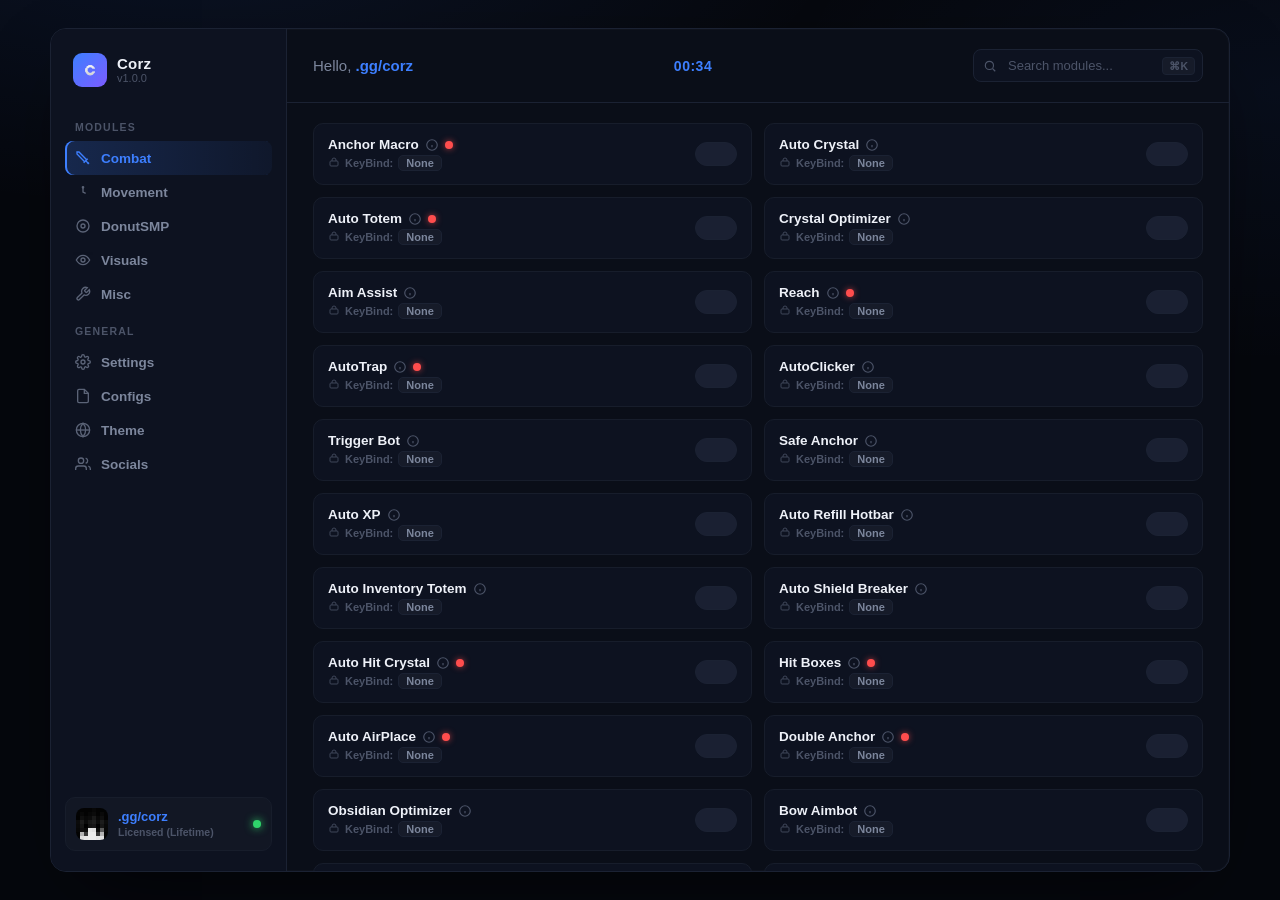
==== commit eadac2b9: "Update dashboard.html" ====
--- a/dashboard.html
+++ b/dashboard.html
@@ -78,14 +78,14 @@
     gap:10px;
     padding: 4px 8px 20px 8px;
   }
-.brand-mark {
-  height: 68px;        /* a little bigger to fill the space */
-  width: auto;
-  display: block;
-  background: transparent !important;
-  border: none;
-  box-shadow: none;
-}
+  .brand-mark{
+    width:34px; height:34px;
+    border-radius: 9px;
+    background: linear-gradient(135deg, var(--accent), #7c5cff);
+    padding: 6px;
+    object-fit: contain;
+    flex-shrink:0;
+  }
   .brand-text{ line-height:1.15; }
   .brand-name{ font-weight:700; font-size:15px; letter-spacing:0.2px; }
   .brand-ver{ font-size:11px; color: var(--text-dimmer); font-weight:500; }
@@ -378,7 +378,7 @@
     <!-- SIDEBAR -->
     <div class="sidebar">
       <div class="brand">
-        <img class="brand-mark" src="logo.png"
+        <img class="brand-mark" src="logo.png" alt="Corz logo">
         <div class="brand-text">
           <div class="brand-name">Corz</div>
           <div class="brand-ver">v1.0.0</div>
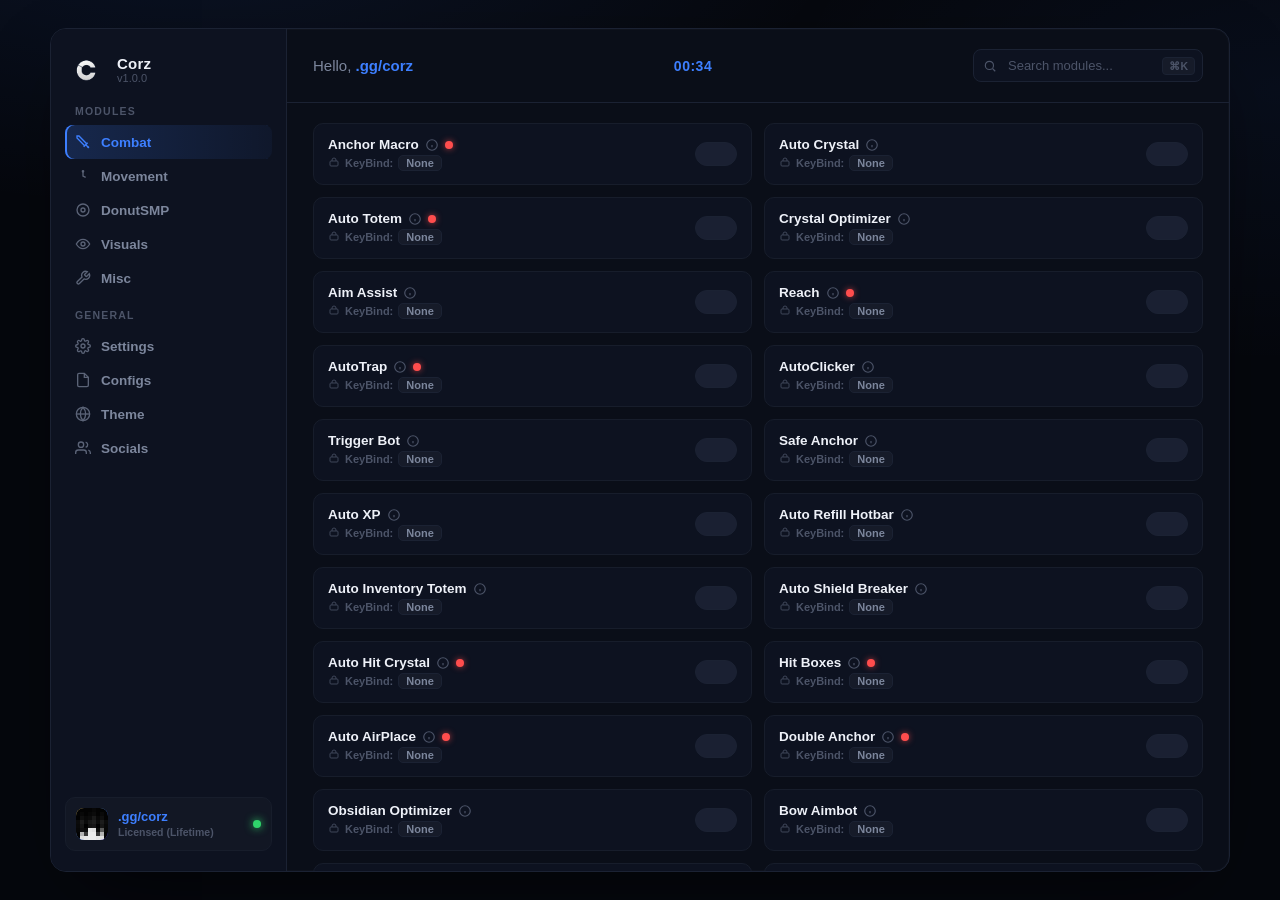
==== commit c7c9b150: "Update dashboard.html" ====
--- a/dashboard.html
+++ b/dashboard.html
@@ -4,9 +4,9 @@
 <meta charset="UTF-8">
 <meta name="viewport" content="width=device-width, initial-scale=1.0">
 <title>Corz v1.0.0</title>
-<link rel="icon" type="image/png" href="logo.png">
-<link rel="icon" type="image/png" sizes="192x192" href="logo.png">
-<link rel="apple-touch-icon" href="logo.png">
+<link rel="icon" type="image/png" href="IMG_2551.ico">
+<link rel="icon" type="image/png" sizes="192x192" href="IMG_2551.ico">
+<link rel="apple-touch-icon" href="IMG_2551.ico">
 <style>
   :root{
     --bg: #05070d;
@@ -72,20 +72,24 @@
     padding: 20px 14px;
   }
 
-  .brand{
-    display:flex;
-    align-items:center;
-    gap:10px;
-    padding: 4px 8px 20px 8px;
-  }
-  .brand-mark{
-    width:34px; height:34px;
-    border-radius: 9px;
-    background: linear-gradient(135deg, var(--accent), #7c5cff);
-    padding: 6px;
-    object-fit: contain;
-    flex-shrink:0;
-  }
+  .brand {
+  display: flex;
+  align-items: center;
+  gap: 10px;
+}
+
+.brand-mark {
+  height: 42px;
+  width: auto;
+  display: block;
+}
+
+.brand-wordmark {
+  height: 22px;        /* ← control the size here */
+  width: auto;
+  display: block;
+  opacity: 0.95;
+}
   .brand-text{ line-height:1.15; }
   .brand-name{ font-weight:700; font-size:15px; letter-spacing:0.2px; }
   .brand-ver{ font-size:11px; color: var(--text-dimmer); font-weight:500; }
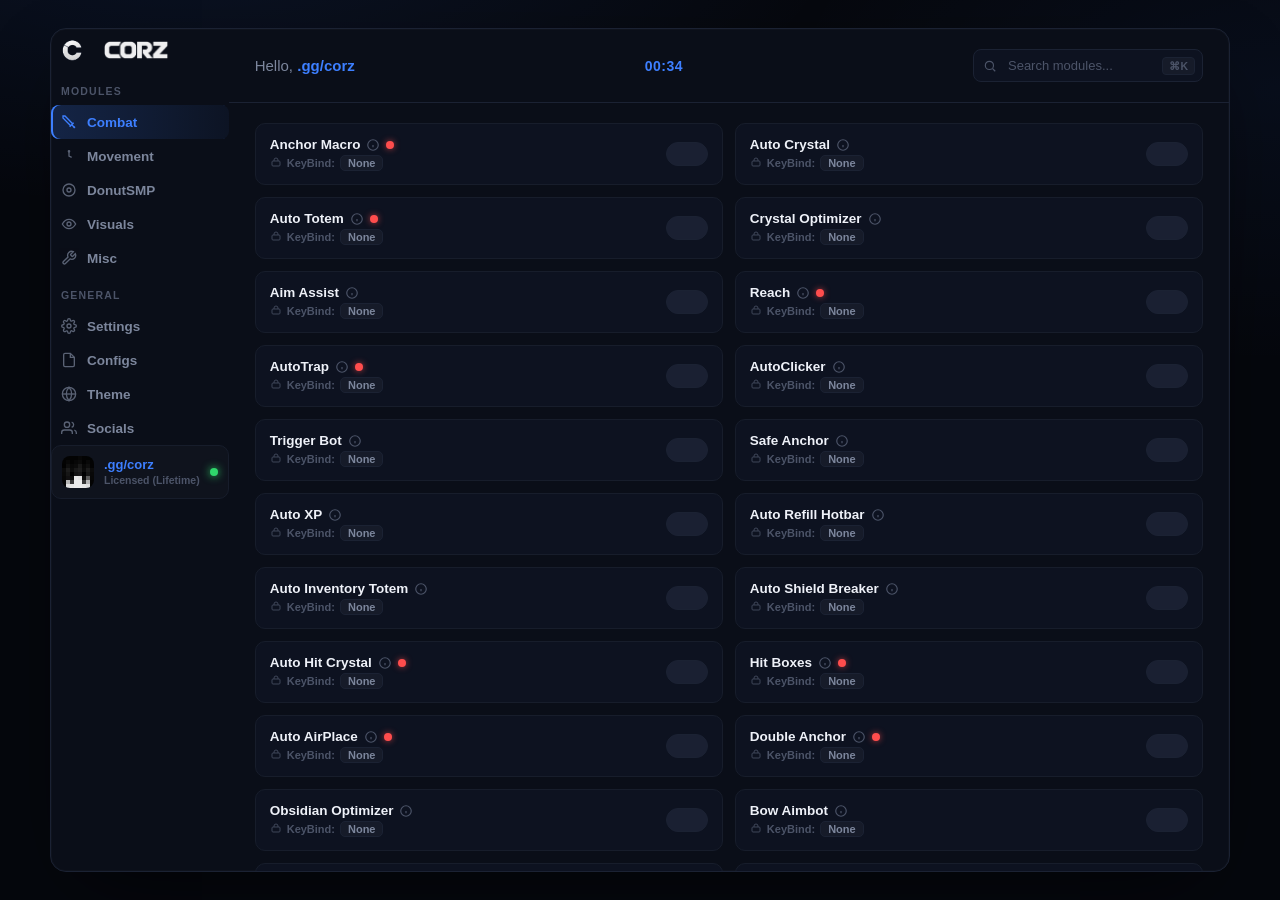
==== commit dbc63fa9: "Update dashboard.html" ====
--- a/dashboard.html
+++ b/dashboard.html
@@ -379,14 +379,12 @@
 <div class="app">
   <div class="shell">
 
-    <!-- SIDEBAR -->
-    <div class="sidebar">
+    <div class="wrap">
+    <nav>
+      <!-- Logo stays on the LEFT -->
       <div class="brand">
-        <img class="brand-mark" src="logo.png" alt="Corz logo">
-        <div class="brand-text">
-          <div class="brand-name">Corz</div>
-          <div class="brand-ver">v1.0.0</div>
-        </div>
+        <img class="brand-mark" src="logo.png" alt="Corz Logo">
+       <img src="corz-wordmark.png" alt="CORZ" class="brand-wordmark"> 
       </div>
 
       <div class="nav-label">MODULES</div>
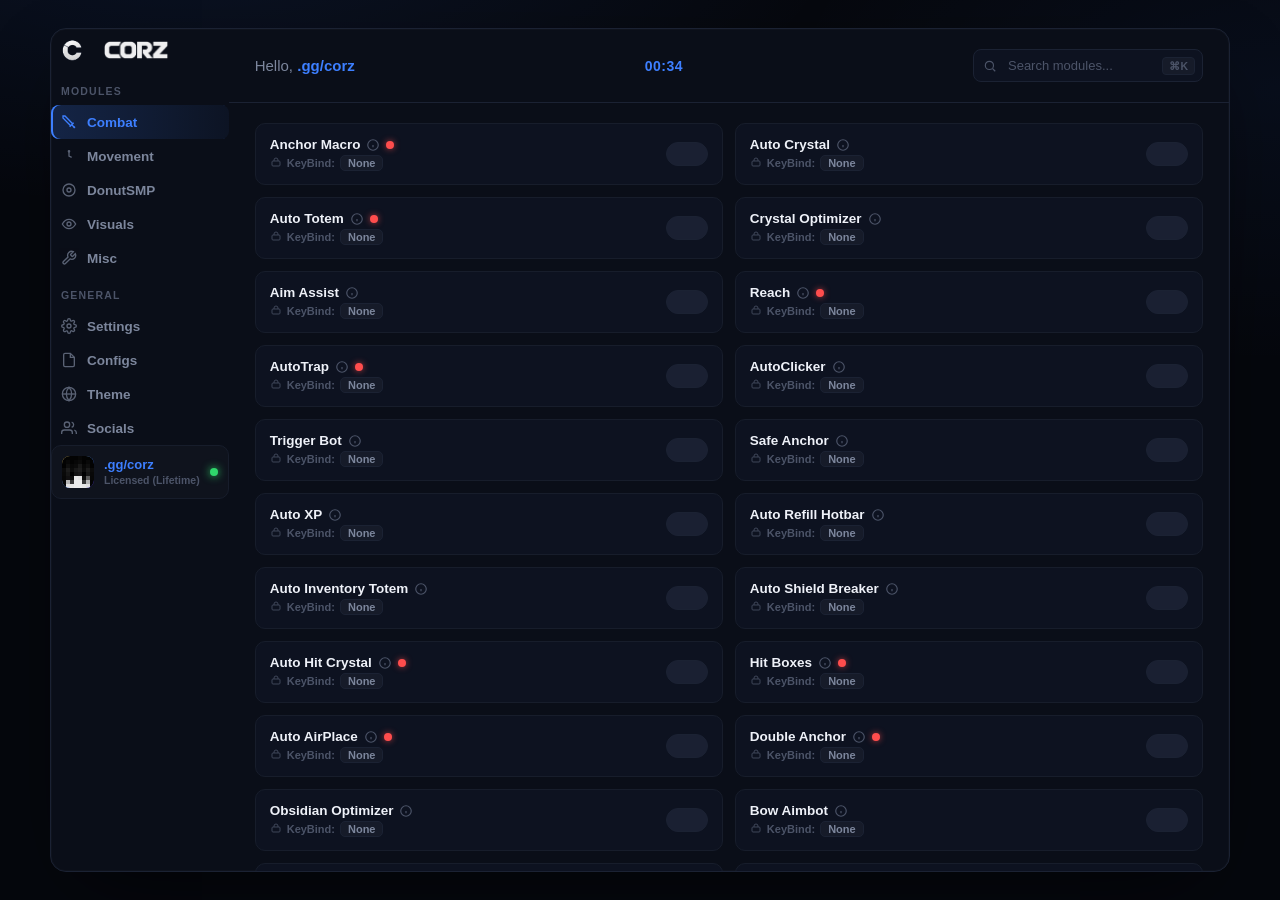
==== commit 915ae05a: "Update dashboard.html" ====
--- a/dashboard.html
+++ b/dashboard.html
@@ -4,9 +4,9 @@
 <meta charset="UTF-8">
 <meta name="viewport" content="width=device-width, initial-scale=1.0">
 <title>Corz v1.0.0</title>
-<link rel="icon" type="image/png" href="IMG_2551.ico">
-<link rel="icon" type="image/png" sizes="192x192" href="IMG_2551.ico">
-<link rel="apple-touch-icon" href="IMG_2551.ico">
+<link rel="icon" type="image/png" href="favicon.png">
+<link rel="icon" type="image/png" sizes="192x192" href="favicon.png">
+<link rel="apple-touch-icon" href="favicon.png">
 <style>
   :root{
     --bg: #05070d;
